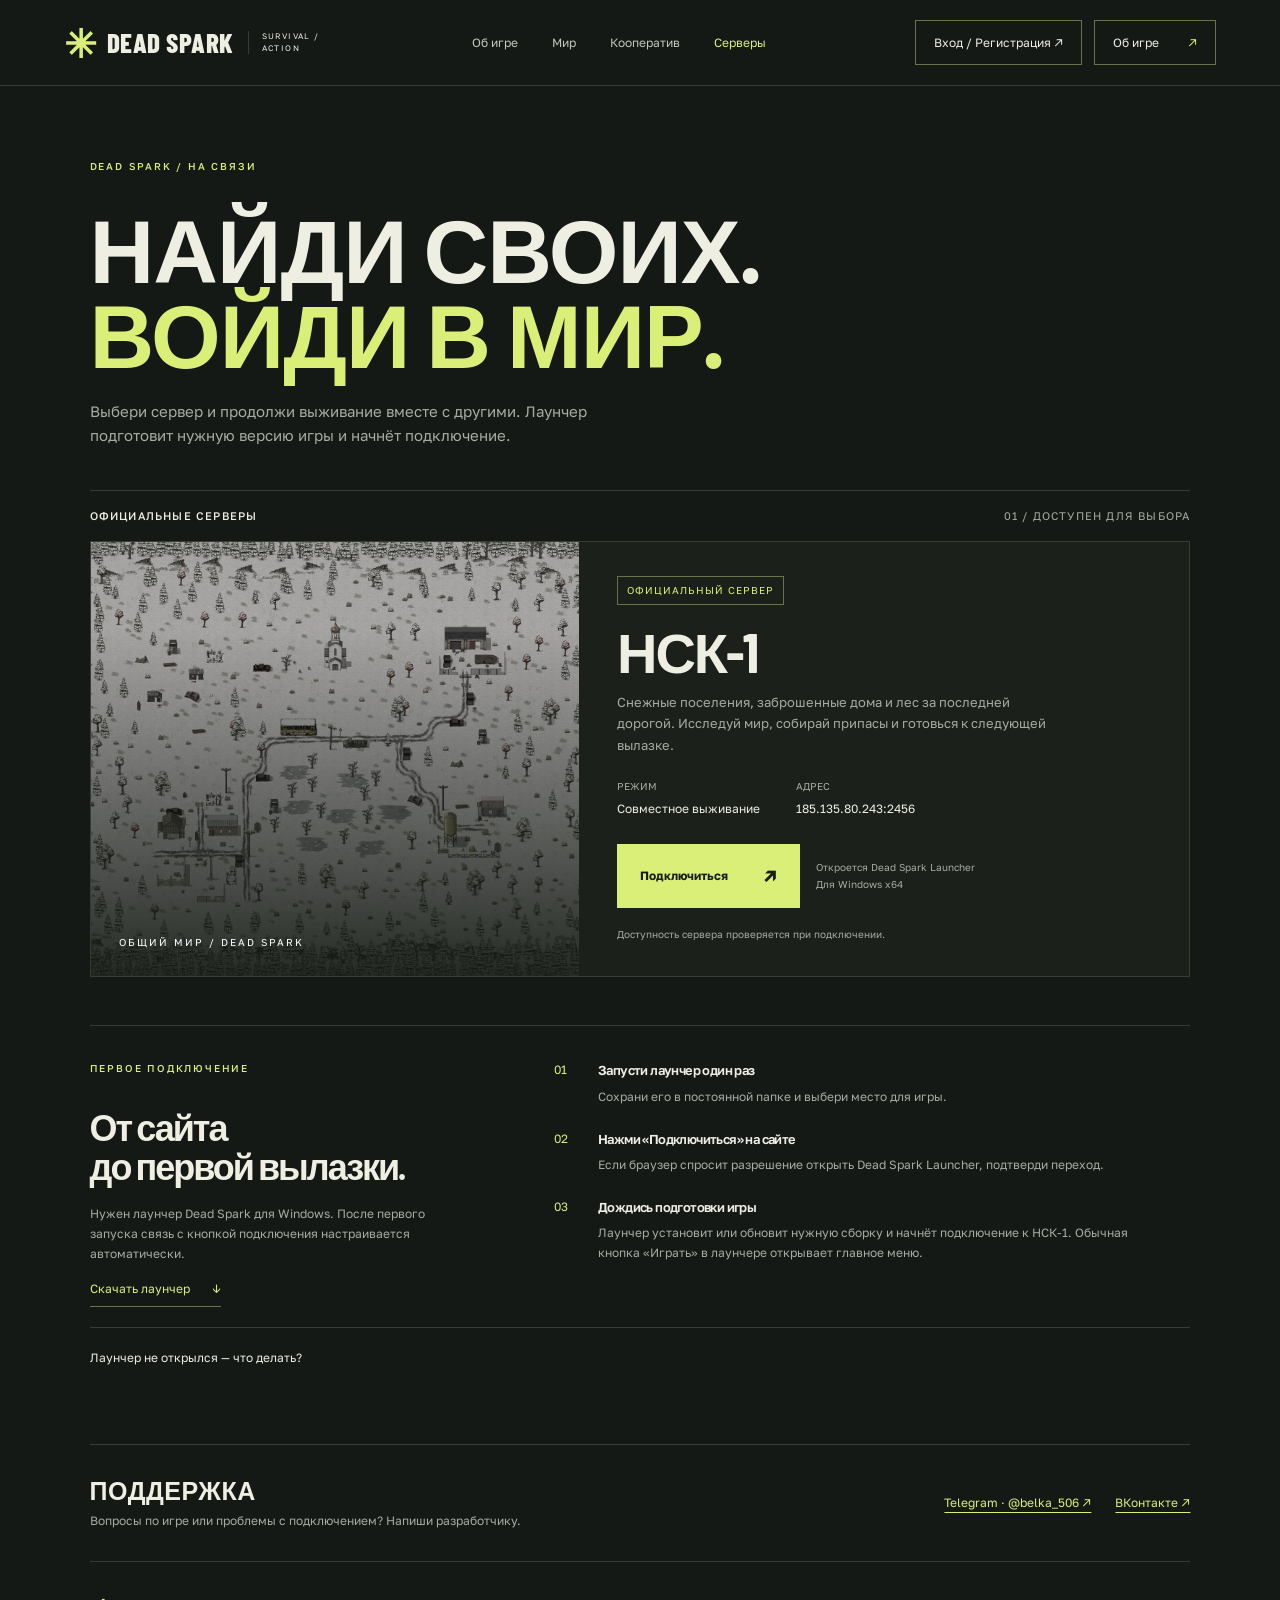
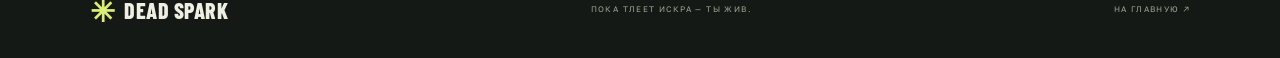
==== servers.html @ ee0b01ed "Страница серверов, реализация входа на сервер через сайт, поддержка" ====
<!doctype html>
<html lang="ru">
<head>
<meta charset="UTF-8"><meta name="viewport" content="width=device-width,initial-scale=1"><meta name="theme-color" content="#151916">
<meta name="description" content="Официальные серверы Dead Spark. Выбери мир и подключись через лаунчер Windows.">
<title>Серверы — Dead Spark</title>
<link rel="icon" href="favicon.svg" type="image/svg+xml"><link rel="stylesheet" href="style.css"><link rel="stylesheet" href="account.css"><link rel="stylesheet" href="support.css"><link rel="stylesheet" href="servers.css">
<script src="servers.js" defer></script><script type="module" src="account.js"></script>
</head>
<body class="servers-page">
<header class="header"><a class="brand" href="index.html" aria-label="Dead Spark — главная"><span class="spark">✳</span> DEAD SPARK<span class="brand-sub">SURVIVAL / ACTION</span></a><nav aria-label="Основная навигация"><a href="index.html#about">Об игре</a><a href="index.html#world">Мир</a><a href="index.html#coop">Кооператив</a><a href="servers.html" aria-current="page">Серверы</a></nav><div class="header-actions"><button id="account-button" class="nav-cta" type="button" aria-haspopup="dialog" aria-controls="account-dialog">Вход / Регистрация ↗</button><a class="nav-cta" href="index.html">Об игре <span>↗</span></a></div></header>
<main>
<section class="server-intro" aria-labelledby="servers-title">
<div class="section-kicker">DEAD SPARK / НА СВЯЗИ</div>
<h1 id="servers-title">НАЙДИ СВОИХ.<br><em>ВОЙДИ В МИР.</em></h1>
<p>Выбери сервер и продолжи выживание вместе с другими. Лаунчер подготовит нужную версию игры и начнёт подключение.</p>
</section>
<section class="server-directory" aria-label="Список серверов">
<div class="directory-heading"><strong>ОФИЦИАЛЬНЫЕ СЕРВЕРЫ</strong><span>01 / ДОСТУПЕН ДЛЯ ВЫБОРА</span></div>
<article class="server-card" aria-labelledby="nsk-name">
<div class="server-cover"><img src="assets/world.png" alt="Авторская снежная карта Dead Spark с домами, дорогами и лесом"><span class="cover-caption">ОБЩИЙ МИР / DEAD SPARK</span></div>
<div class="server-details">
<span class="server-label">ОФИЦИАЛЬНЫЙ СЕРВЕР</span>
<h2 id="nsk-name">НСК-1</h2>
<p class="server-description">Снежные поселения, заброшенные дома и лес за последней дорогой. Исследуй мир, собирай припасы и готовься к следующей вылазке.</p>
<dl class="server-facts"><div><dt>РЕЖИМ</dt><dd>Совместное выживание</dd></div><div><dt>АДРЕС</dt><dd>185.135.80.243:2456</dd></div></dl>
<div class="server-connect"><a id="connect-nsk-1" class="button" href="deadspark://join?server=nsk-1">Подключиться <span aria-hidden="true">↗</span></a><span class="connect-note">Откроется Dead Spark Launcher<br>Для Windows x64</span></div>
<p class="availability">Доступность сервера проверяется при подключении.</p>
<p id="connection-feedback" class="connection-feedback" role="status" aria-live="polite" hidden></p>
</div>
</article>
<section class="join-guide" aria-labelledby="guide-title">
<div><div class="section-kicker">ПЕРВОЕ ПОДКЛЮЧЕНИЕ</div><h2 id="guide-title">От сайта<br>до первой вылазки.</h2><p>Нужен лаунчер Dead Spark для Windows. После первого запуска связь с кнопкой подключения настраивается автоматически.</p><a class="download-launcher" href="https://185.135.80.243/launcher/DeadSparkLauncher.exe">Скачать лаунчер <span aria-hidden="true">↓</span></a></div>
<ol class="join-steps">
<li><h3>Запусти лаунчер один раз</h3><p>Сохрани его в постоянной папке и выбери место для игры.</p></li>
<li><h3>Нажми «Подключиться» на сайте</h3><p>Если браузер спросит разрешение открыть Dead Spark Launcher, подтверди переход.</p></li>
<li><h3>Дождись подготовки игры</h3><p>Лаунчер установит или обновит нужную сборку и начнёт подключение к НСК-1. Обычная кнопка «Играть» в лаунчере открывает главное меню.</p></li>
</ol>
</section>
<details class="join-troubleshooting"><summary>Лаунчер не открылся — что делать?</summary><p>Проверь, что лаунчер скачан и хотя бы один раз запущен на этом компьютере. Затем нажми «Подключиться» ещё раз и разреши браузеру открыть приложение. Если лаунчер был перемещён, запусти его из новой папки. Если связь со ссылками не восстановилась, напиши разработчику в <a href="https://t.me/belka_506" target="_blank" rel="noopener noreferrer">Telegram @belka_506</a> или <a href="https://vk.ru/mrazishkovich" target="_blank" rel="noopener noreferrer">ВКонтакте</a>. Также можно открыть игру и выбрать НСК-1 в разделе LAN → «Официальные».</p></details>
</section>
</main>
<aside class="support-contact" id="support" aria-labelledby="support-title">
  <div><h2 id="support-title">ПОДДЕРЖКА</h2><p>Вопросы по игре или проблемы с подключением? Напиши разработчику.</p></div>
  <div class="support-contact-links"><a href="https://t.me/belka_506" target="_blank" rel="noopener noreferrer">Telegram · @belka_506 ↗</a><a href="https://vk.ru/mrazishkovich" target="_blank" rel="noopener noreferrer">ВКонтакте ↗</a></div>
</aside>
<footer><a class="brand" href="index.html"><span class="spark">✳</span> DEAD SPARK</a><span>ПОКА ТЛЕЕТ ИСКРА — ТЫ ЖИВ.</span><a href="index.html">НА ГЛАВНУЮ ↗</a></footer>
<dialog id="account-dialog" aria-labelledby="account-title" aria-describedby="account-status">
  <button id="account-close" class="close" type="button" aria-label="Закрыть аккаунт">×</button>
  <div class="section-kicker">DEAD SPARK / АККАУНТ ВЫЖИВШЕГО</div>
  <h2 id="account-title">С возвращением.</h2>
  <p class="account-subtitle">Один аккаунт для сайта и игры.</p>
  <div id="account-tabs" role="group" aria-label="Вход или регистрация">
    <button type="button" data-auth-mode="signin" aria-pressed="true">Вход</button>
    <button type="button" data-auth-mode="signup" aria-pressed="false">Регистрация</button>
  </div>
  <form id="account-form">
    <label id="name-field" hidden>Имя выжившего<input name="display_name" type="text" autocomplete="nickname" minlength="2" maxlength="32" required disabled></label>
    <label id="email-field">Email<input name="email" type="email" autocomplete="email" maxlength="254" required></label>
    <label id="password-field">Пароль<input name="password" type="password" autocomplete="current-password" maxlength="128" required></label>
    <label id="confirm-field" hidden>Повтори пароль<input name="confirm_password" type="password" autocomplete="new-password" maxlength="128" required disabled></label>
    <button id="account-submit" class="button" type="submit" disabled>Войти →</button>
  </form>
  <button id="account-recover" type="button" class="text-button">Забыли пароль?</button>
  <div id="account-profile" hidden>
    <div class="account-details"><strong id="account-name"></strong><p id="account-email"></p><p id="account-confirmed"></p><p>Постоянный ID аккаунта</p><code id="account-id"></code></div>
    <p class="account-subtitle">Для входа в игру используй тот же email и пароль. Подключение аккаунтов в игровом клиенте готовится.</p>
    <button id="account-logout" type="button" class="button">Выйти из аккаунта →</button>
  </div>
  <p id="account-status" role="status" aria-live="polite"></p>
  <p class="account-note">Пароль обрабатывает сервис авторизации. Прогресс и предметы игры хранятся отдельно от аккаунта.</p>
</dialog>
</body></html>
---- style.css ----
@import url('https://fonts.googleapis.com/css2?family=Barlow+Condensed:wght@600;700;800;900&family=Golos+Text:wght@400;500;600;700;800;900&display=swap');
:root{--bg:#151916;--panel:#1b201b;--ink:#eeeee3;--muted:#a5aca0;--accent:#d9ef78;--line:#363d32}*{box-sizing:border-box}html{scroll-behavior:smooth;scroll-padding-top:85px}body{margin:0;background:var(--bg);color:var(--ink);font:15px/1.65 'Golos Text',Arial,sans-serif}a{color:inherit;text-decoration:none}button{font:inherit;cursor:pointer}button,a,summary{-webkit-tap-highlight-color:transparent}button:focus-visible,a:focus-visible,summary:focus-visible{outline:2px solid var(--accent);outline-offset:5px}::selection{background:var(--accent);color:var(--bg)}.header{height:86px;display:flex;align-items:center;justify-content:space-between;padding:0 5%;background:#151916f5;border-bottom:1px solid var(--line);position:relative;z-index:5}.brand{font-family:'Barlow Condensed','Arial Narrow',sans-serif;font-size:27px;font-weight:800;letter-spacing:.5px;display:flex;align-items:center;gap:9px;line-height:1}.spark{font-size:39px;color:var(--accent)}.brand-sub{font:8px/1.4 'Golos Text',sans-serif;letter-spacing:1.4px;width:75px;border-left:1px solid var(--line);padding-left:13px;margin-left:5px}nav{display:flex;gap:34px;font-size:12px;color:#c2c8bb}nav a:hover,footer a:hover{color:var(--accent)}.nav-cta{font-size:12px;border:1px solid #66734b;padding:12px 18px}.nav-cta span{margin-left:26px;color:var(--accent)}.hero{min-height:690px;height:calc(100svh - 86px);max-height:950px;position:relative;overflow:hidden;display:flex;align-items:center}.hero-map{position:absolute;inset:0;background:url('assets/world.png') 66% 50%/cover;filter:brightness(.72) saturate(.6);transform:scale(1.015)}.hero:after{content:'';position:absolute;inset:0;background:linear-gradient(90deg,#101711f7 0%,#111711e8 22%,#1117117d 56%,#11171112 100%),linear-gradient(0deg,#151916 0%,transparent 35%)}.hero-content{position:relative;z-index:2;padding:50px 5% 90px;width:100%}.eyebrow,.section-kicker{font-size:10px;letter-spacing:1.8px;font-weight:500;color:var(--accent)}.eyebrow{display:flex;align-items:center;gap:10px}.eyebrow i,.map-toolbar i{width:6px;height:6px;border-radius:50%;background:var(--accent);display:inline-block}.hero h1{font-family:'Golos Text',sans-serif;font-size:clamp(55px,6.7vw,110px);line-height:1.04;letter-spacing:-5px;font-weight:900;margin:30px 0 26px;max-width:1000px}em{color:var(--accent);font-style:normal}.hero p{font-size:15px;line-height:1.9;color:#bdc4b5;margin-bottom:30px}.hero-actions{display:flex;align-items:center;gap:28px}.button{background:var(--accent);color:#182015;border:0;display:inline-flex;align-items:center;justify-content:space-between;gap:35px;padding:16px 23px;font-size:12px;font-weight:700;transition:background .2s,transform .2s}.button:hover{background:#e9ffa1;transform:translateY(-2px)}.button span{font-size:19px}.text-button{border:0;background:transparent;color:var(--ink);font-size:11px;padding:14px 0;display:flex;align-items:center;gap:12px}.play{display:grid;place-items:center;border:1px solid #87917c;border-radius:50%;width:30px;height:30px;font-size:10px}.hero-meta{display:flex;gap:17px;align-items:center;font-size:9px;letter-spacing:1px;color:#9ca792;margin-top:42px}.hero-meta b{color:var(--accent)}.hero-bottom{position:absolute;z-index:2;bottom:26px;left:5%;right:5%;display:flex;justify-content:space-between;font-size:8px;letter-spacing:1.5px;color:#a5af9b}.hero-bottom a{color:var(--ink)}.snow{position:absolute;z-index:1;inset:-50%;opacity:.26;background-image:radial-gradient(1px 1px at 20px 30px,#fff 50%,transparent 100%),radial-gradient(1.5px 1.5px at 140px 170px,#fff 50%,transparent 100%);background-size:240px 270px;pointer-events:none;animation:drift 30s linear infinite}@keyframes drift{to{transform:translate(100px,240px)}}.ticker{padding:21px 5%;display:flex;gap:35px;justify-content:space-between;border-top:1px solid var(--line);border-bottom:1px solid var(--line);font-size:11px;letter-spacing:2px;white-space:nowrap;overflow:hidden}.ticker b{color:var(--accent)}.section{padding:100px 5%;scroll-margin-top:0}.section-kicker{margin-bottom:30px}h2{font-size:clamp(32px,3.4vw,53px);letter-spacing:-2px;line-height:1.18;margin:0;font-weight:700}.about-intro{display:grid;grid-template-columns:1.4fr 1fr;gap:80px;align-items:center}.about-intro h2 span{color:#8c9683}.about-intro p{max-width:460px;color:var(--muted);font-size:13px;line-height:1.9}.mechanics{display:grid;grid-template-columns:repeat(3,1fr);margin-top:55px;border-top:1px solid var(--line)}.mechanics article{padding:25px 30px 0;border-right:1px solid var(--line)}.mechanics article:first-child{padding-left:0}.mechanics article:last-child{border:0;padding-right:0}.number{font-size:10px;letter-spacing:2px;color:#798671}.item-art{height:108px;display:flex;align-items:center;margin:10px 0}.item-art img{max-width:110px;max-height:83px;min-height:40px;image-rendering:pixelated;object-fit:contain;filter:drop-shadow(7px 10px 0 #0e120f)}h3{font-size:19px;font-weight:600;letter-spacing:-.6px;margin:10px 0}.mechanics p{font-size:12px;color:var(--muted);max-width:330px;line-height:1.9}.tag{display:inline-block;margin-top:15px;font-size:8px;letter-spacing:1.8px;color:var(--accent)}.world{background:#1d231d;border-block:1px solid var(--line)}.world-heading{display:flex;justify-content:space-between;align-items:end;margin-bottom:40px}.world-heading p{font-size:12px;color:var(--muted)}.world-heading p span{color:var(--accent);display:inline-block;margin-top:13px}.map-frame{border:1px solid #49513e;background:#10150f}.map-toolbar,.map-caption{display:flex;justify-content:space-between;padding:13px 18px;font-size:9px;letter-spacing:1.3px;color:#b9c5aa}.map-toolbar span{display:flex;align-items:center;gap:8px}.map-toolbar button{border:0;background:transparent;color:var(--ink);font-size:10px}.interactive-map{height:510px;position:relative;overflow:hidden}.interactive-map>img{width:100%;height:100%;object-fit:cover;filter:brightness(.8) saturate(.6)}.pin{position:absolute;border:1px solid var(--accent);background:#1b241ce8;color:var(--accent);width:38px;height:38px;font-size:11px;box-shadow:0 0 0 6px #15191650;transition:.2s}.pin:hover,.pin.active{background:var(--accent);color:#12180d;box-shadow:0 0 0 7px #d9ef7820}.pin-one{top:63%;left:24%}.pin-two{top:20%;left:73%}.pin-three{top:17%;left:36%}.map-info{position:absolute;right:25px;bottom:25px;background:#171e15f5;border-top:2px solid var(--accent);padding:23px;max-width:320px}.map-info>span{font-size:8px;letter-spacing:1px;color:var(--accent)}.map-info h3{font-size:20px}.map-info p{font-size:11px;line-height:1.8;color:#bbc3b2;margin-bottom:0}.map-caption{font-size:8px}.coop{display:grid;grid-template-columns:1fr 1fr;gap:9%;position:relative;overflow:hidden;align-items:center}.coop-number{position:absolute;font-size:440px;font-weight:400;line-height:1;top:-15px;left:30%;color:#8b9a7010;pointer-events:none}.coop-copy{position:relative}.coop-copy p{color:var(--muted);font-size:13px;line-height:1.9;max-width:440px;margin-top:28px}.coop-features{display:flex;flex-wrap:wrap;gap:10px 18px;font-size:9px;color:#c2cdb5;margin:30px 0}.text-link{font-size:12px;border-bottom:1px solid #6f8056;padding-bottom:8px;display:inline-flex;gap:50px}.text-link span{color:var(--accent)}.coop-visual{height:380px;position:relative}.coop-visual>img{width:100%;height:100%;object-fit:cover;object-position:25% 80%;filter:brightness(.75) saturate(.4)}.radio{position:absolute;bottom:20px;left:-20px;right:25px;background:#d9ef78;color:#1b2515;padding:22px;display:flex;align-items:center;gap:15px;font-size:9px;letter-spacing:1px}.radio strong{font-size:17px;letter-spacing:-.3px}.radio-icon{font-size:40px}.signal{margin-left:auto;display:flex;align-items:end;height:30px;gap:4px}.signal i{width:5px;height:8px;background:#374b24}.signal i:nth-child(2){height:14px}.signal i:nth-child(3){height:21px}.signal i:nth-child(4){height:28px}.start{background:#111610;border-top:1px solid var(--line)}.start-grid{display:grid;grid-template-columns:1fr 1fr;gap:10%}.start-grid>div>p{font-size:13px;color:var(--muted);margin:25px 0}.platform-note{display:block;margin-top:18px;font-size:8px;letter-spacing:1px;color:#87917d}.faq details{border-bottom:1px solid var(--line);padding:19px 0}.faq details:first-child{border-top:1px solid var(--line)}summary{cursor:pointer;list-style:none;font-size:13px;display:flex;justify-content:space-between;gap:20px}summary::-webkit-details-marker{display:none}summary span{color:var(--accent);font-size:18px;line-height:1}details[open] summary span{transform:rotate(45deg)}.faq p{font-size:12px;color:var(--muted);line-height:1.9;max-width:440px;padding-right:20px}footer{padding:33px 5%;display:flex;justify-content:space-between;align-items:center;border-top:1px solid var(--line)}footer .brand{font-size:22px}footer .spark{font-size:30px}footer>span,footer>a:last-child{font-size:8px;letter-spacing:1.4px;color:#9da890}dialog{border:1px solid #64724c;background:var(--bg);color:var(--ink);padding:48px;max-width:600px;width:90%;box-shadow:0 25px 100px #0009}dialog::backdrop{background:#070c08dc;backdrop-filter:blur(6px)}dialog h2{font-size:35px}dialog>p{font-size:14px;line-height:1.9;color:var(--muted)}dialog .button{margin-top:20px}.close{position:absolute;top:8px;right:14px;background:transparent;color:var(--ink);border:0;font-size:29px}#map-dialog{max-width:1200px;padding:40px 20px 15px}#map-dialog img{width:100%;max-height:75svh;object-fit:contain}#map-dialog p{font-size:9px;margin-bottom:0;letter-spacing:2px}body:has(dialog[open]){overflow:hidden}
@media(min-width:1600px){.section{padding-left:max(5%,calc((100vw - 1400px)/2));padding-right:max(5%,calc((100vw - 1400px)/2))}}@media(max-width:900px){.brand-sub{display:none}.header{height:74px}nav{gap:20px}.hero{height:760px;min-height:650px}.hero h1{font-size:70px;letter-spacing:-3.5px}.hero-map{background-position:60% center}.hero:after{background:linear-gradient(90deg,#101711e8,#11171165),linear-gradient(0deg,#151916,transparent 60%)}.section{padding:75px 5%}.about-intro{gap:30px}.mechanics article{padding-right:18px;padding-left:18px}.mechanics h3{font-size:16px}.world-heading{gap:25px}.interactive-map{height:440px}.coop{gap:6%}.coop-features{flex-direction:column}.radio{left:-12px;right:12px;padding:16px}.radio strong{font-size:13px}.signal{display:none}.map-label{display:none}}
@media(max-width:600px){.header{padding:0 6%;height:72px}.brand{font-size:23px}.spark{font-size:31px}nav{display:none}.nav-cta{font-size:10px;padding:9px 11px}.nav-cta span{margin-left:13px}.hero{height:730px;max-height:none;min-height:650px;align-items:start}.hero-content{padding:91px 6% 75px}.eyebrow{font-size:7px;letter-spacing:1px}.hero h1{font-size:clamp(43px,10.8vw,65px);letter-spacing:-2.6px;margin-top:26px;line-height:1.1}.hero p{font-size:12px;line-height:1.9;margin-top:24px}.hero-map{background-size:auto 100%;background-position:55% center}.hero:after{background:linear-gradient(90deg,#101711df,#11171175),linear-gradient(0deg,#151916 0%,transparent 90%)}.hero-actions{align-items:start;flex-direction:column;gap:10px}.button{font-size:11px;padding:14px 20px}.hero-meta{font-size:7px;gap:10px;margin-top:25px}.hero-bottom{left:6%;right:6%;font-size:7px;gap:20px;bottom:20px}.hero-bottom>span:first-child{max-width:160px}.ticker{padding:17px 6%;gap:24px;font-size:9px;justify-content:start}.section{padding:65px 6%}.section-kicker{font-size:8px;letter-spacing:1.5px;margin-bottom:23px}h2{font-size:34px;letter-spacing:-1.5px}.about-intro,.start-grid,.coop{grid-template-columns:1fr}.about-intro{gap:16px}.about-intro p{font-size:12px}.mechanics{grid-template-columns:1fr;margin-top:25px}.mechanics article,.mechanics article:first-child,.mechanics article:last-child{padding:25px 0;border-right:0;border-bottom:1px solid var(--line);position:relative}.mechanics article:last-child{padding-bottom:0}.item-art{height:65px;position:absolute;right:12px;top:20px;width:80px;justify-content:center}.item-art img{max-width:80px;max-height:58px;min-height:25px}.mechanics h3{font-size:20px;padding-top:12px;max-width:230px}.mechanics p{max-width:290px}.tag{margin-top:9px}.world-heading{display:block}.world-heading p{margin-top:22px;font-size:11px}.map-toolbar{font-size:7px;padding:12px}.map-toolbar button{font-size:9px}.interactive-map{height:500px}.interactive-map>img{object-position:48% center}.map-info{bottom:14px;left:14px;right:14px;max-width:none;padding:18px}.map-info h3{font-size:19px}.map-info p{font-size:11px}.pin-one{left:19%;top:49%}.pin-two{left:76%;top:17%}.pin-three{left:39%;top:8%}.map-caption{font-size:6px;padding:12px;gap:20px}.map-caption span:last-child{display:none}.coop{gap:35px}.coop-copy p{font-size:12px}.coop-features{flex-direction:row;gap:12px;font-size:8px;margin:25px 0}.coop-visual{height:300px;margin-left:12px}.radio{bottom:17px}.radio strong{font-size:16px}.signal{display:flex}.start-grid{gap:38px}.start-grid>div>p{font-size:12px}footer{padding:25px 6%;flex-wrap:wrap;gap:22px}footer>span{order:3;width:100%;font-size:7px}footer>a:last-child{font-size:7px}dialog{padding:40px 25px 30px}dialog h2{font-size:28px}dialog>p{font-size:12px}}
@media(prefers-reduced-motion:reduce){html{scroll-behavior:auto}.snow{animation:none}*{transition:none!important}}
---- account.css ----
.header-actions{display:flex;align-items:center;gap:12px}
#account-button{background:transparent;color:var(--ink);cursor:pointer;font-family:inherit}
#account-dialog{width:min(94vw,550px);max-height:92svh;overflow-y:auto;padding:40px}
#account-dialog [hidden]{display:none!important}
#account-dialog h2{font-size:32px;line-height:1.15}
.account-subtitle{font-size:12px;color:var(--muted);line-height:1.8}
#account-tabs{display:flex;gap:8px;margin:24px 0}
#account-tabs button{flex:1;padding:10px;border:1px solid var(--line);background:transparent;color:var(--ink);font-size:12px}
#account-tabs button.active{border-color:var(--accent);color:var(--accent)}
#account-form label{display:block;margin:16px 0;color:var(--muted);font-size:11px}
#account-form input{display:block;width:100%;margin-top:7px;min-height:46px;border:1px solid #596548;background:#0e140e;color:var(--ink);padding:10px 12px;font:14px 'Golos Text',sans-serif;border-radius:0}
#account-form input:focus{outline:2px solid var(--accent);outline-offset:2px}
#account-submit{width:100%;margin-top:10px;min-height:48px}
#account-dialog button:disabled{opacity:.5;cursor:default;transform:none}
#account-recover{font-size:11px;margin-top:10px;text-decoration:underline;text-underline-offset:4px}
#account-status{font-size:12px;line-height:1.8;color:var(--accent);margin:14px 0 0}
#account-status:empty{display:none}
#account-status.error{color:#ffb5a2}
.account-details{margin:22px 0;background:#10160e;padding:18px;border:1px solid var(--line)}
.account-details strong{display:block;font-size:19px;overflow-wrap:anywhere}
.account-details p{margin:9px 0;font-size:12px;color:var(--muted);overflow-wrap:anywhere}
.account-details code{display:block;font-size:10px;overflow-wrap:anywhere;color:var(--ink);user-select:all}
.account-note{border-top:1px solid var(--line);padding-top:16px;margin-top:22px;font-size:10px;color:var(--muted);line-height:1.8}
@media(max-width:600px){.header-actions{gap:6px}.header-actions>a{display:none}#account-button{padding:9px;font-size:9px}.header .brand{font-size:21px}#account-dialog{padding:38px 23px 26px}#account-dialog h2{font-size:27px}}
---- support.css ----
.support-contact{margin:0 7%;padding:30px 0;display:flex;justify-content:space-between;align-items:center;gap:24px;border-top:1px solid var(--line)}
.support-contact h2{margin:0 0 6px;font:700 25px/1.2 'Barlow Condensed','Arial Narrow',sans-serif;letter-spacing:.5px}
.support-contact p{margin:0;font-size:12px;color:var(--muted)}
.support-contact-links{display:flex;flex-wrap:wrap;gap:12px 24px;flex-shrink:0}
.support-contact a,.join-troubleshooting a{color:var(--accent);font-size:12px;text-decoration:underline;text-underline-offset:5px}
.support-contact a:hover,.join-troubleshooting a:hover{color:var(--ink)}
@media(max-width:700px){.support-contact{flex-direction:column;align-items:flex-start;gap:18px}.support-contact-links{flex-shrink:1}}
---- servers.css ----
.servers-page{min-height:100svh}.servers-page .header nav a[aria-current=page]{color:var(--accent)}
.server-intro{padding:72px 7% 42px;max-width:1400px;margin:auto}.server-intro h1{font-family:'Barlow Condensed','Arial Narrow',sans-serif;font-size:clamp(58px,7vw,96px);line-height:.95;margin:18px 0 24px;font-weight:800;letter-spacing:-1px}.server-intro h1 em{color:var(--accent);font-style:normal}.server-intro p{max-width:560px;color:var(--muted);margin:0;font-size:15px}
.server-directory{padding:0 7% 76px;max-width:1400px;margin:auto}.directory-heading{display:flex;align-items:center;justify-content:space-between;padding:16px 0;border-top:1px solid var(--line);font-size:11px;letter-spacing:1.2px;color:var(--muted)}.directory-heading strong{color:var(--ink);font-weight:500}
.server-card{display:grid;grid-template-columns:1fr 1.25fr;border:1px solid var(--line);background:var(--panel)}.server-cover{min-height:370px;position:relative;overflow:hidden;background:#29312a}.server-cover img{width:100%;height:100%;object-fit:cover;position:absolute;filter:saturate(.55);object-position:45% 50%}.server-cover:after{content:'';position:absolute;inset:0;background:linear-gradient(0deg,#101610d9,transparent 80%)}.cover-caption{position:absolute;z-index:1;bottom:26px;left:28px;font-size:10px;letter-spacing:2px;color:#fff}.server-details{padding:34px 38px}.server-label{display:inline-block;border:1px solid #66734b;padding:5px 9px;color:var(--accent);font-size:10px;letter-spacing:1px}.server-details h2{font-family:'Barlow Condensed','Arial Narrow',sans-serif;font-size:56px;line-height:1;margin:18px 0 12px}.server-description{color:var(--muted);font-size:13px;max-width:440px}.server-facts{display:flex;gap:36px;margin:22px 0 26px}.server-facts div{display:flex;flex-direction:column;gap:4px}.server-facts dt{font-size:10px;color:var(--muted)}.server-facts dd{margin:0;font-size:12px}.server-connect{display:flex;align-items:center;gap:16px;flex-wrap:wrap}.server-connect .button{min-height:48px}.connect-note{font-size:10px;color:var(--muted);max-width:180px;line-height:1.7}.availability{color:var(--muted);font-size:10px;margin:18px 0 0}.connection-feedback{border-left:2px solid var(--accent);padding:10px 14px;margin:20px 0 0;font-size:12px;color:var(--ink)}
.join-guide{margin-top:48px;display:grid;grid-template-columns:.8fr 1.2fr;gap:40px;padding-top:34px;border-top:1px solid var(--line)}.join-guide h2{font-family:'Barlow Condensed','Arial Narrow',sans-serif;font-size:36px;line-height:1.1;margin:12px 0 18px}.join-guide p{color:var(--muted);font-size:12px;max-width:340px}.download-launcher{font-size:12px;display:inline-flex;gap:22px;color:var(--accent);border-bottom:1px solid #66734b;padding-bottom:7px}.join-steps{list-style:none;padding:0;margin:0;counter-reset:step}.join-steps li{counter-increment:step;position:relative;padding:0 0 22px 44px}.join-steps li:before{content:'0' counter(step);position:absolute;left:0;top:0;color:var(--accent);font-size:12px}.join-steps h3{font-size:13px;margin:0 0 5px}.join-steps p{margin:0;max-width:540px}.join-troubleshooting{border-top:1px solid var(--line);margin-top:20px;padding-top:20px}.join-troubleshooting summary{cursor:pointer;font-size:12px}.join-troubleshooting p{font-size:12px;color:var(--muted);max-width:760px}.servers-page footer{margin:0 7%;padding-left:0;padding-right:0}.servers-page [hidden]{display:none!important}
@media(max-width:1000px){.servers-page .header{height:auto;min-height:86px;flex-wrap:wrap;gap:20px;padding:20px 5%}.servers-page .header nav{gap:20px}.servers-page .header-actions{margin-left:auto}.server-details{padding:28px}.server-facts{gap:22px}}
@media(max-width:700px){.servers-page .header nav{display:flex;order:3;width:100%;justify-content:space-between;gap:12px;font-size:11px}.servers-page .brand-sub{display:none}.servers-page .header-actions .nav-cta{padding:8px 10px;font-size:10px}.server-intro{padding-top:44px}.server-intro p{font-size:13px}.server-card{grid-template-columns:1fr}.server-cover{min-height:210px}.server-details{padding:26px 22px}.server-details h2{font-size:48px}.server-facts{gap:26px;flex-wrap:wrap}.join-guide{grid-template-columns:1fr;gap:28px;margin-top:32px}.server-connect{gap:12px}.server-connect .button{width:100%;justify-content:space-between}.connect-note{max-width:none}.server-directory{padding-bottom:40px}.directory-heading{font-size:9px}.servers-page footer{gap:18px;flex-wrap:wrap}}
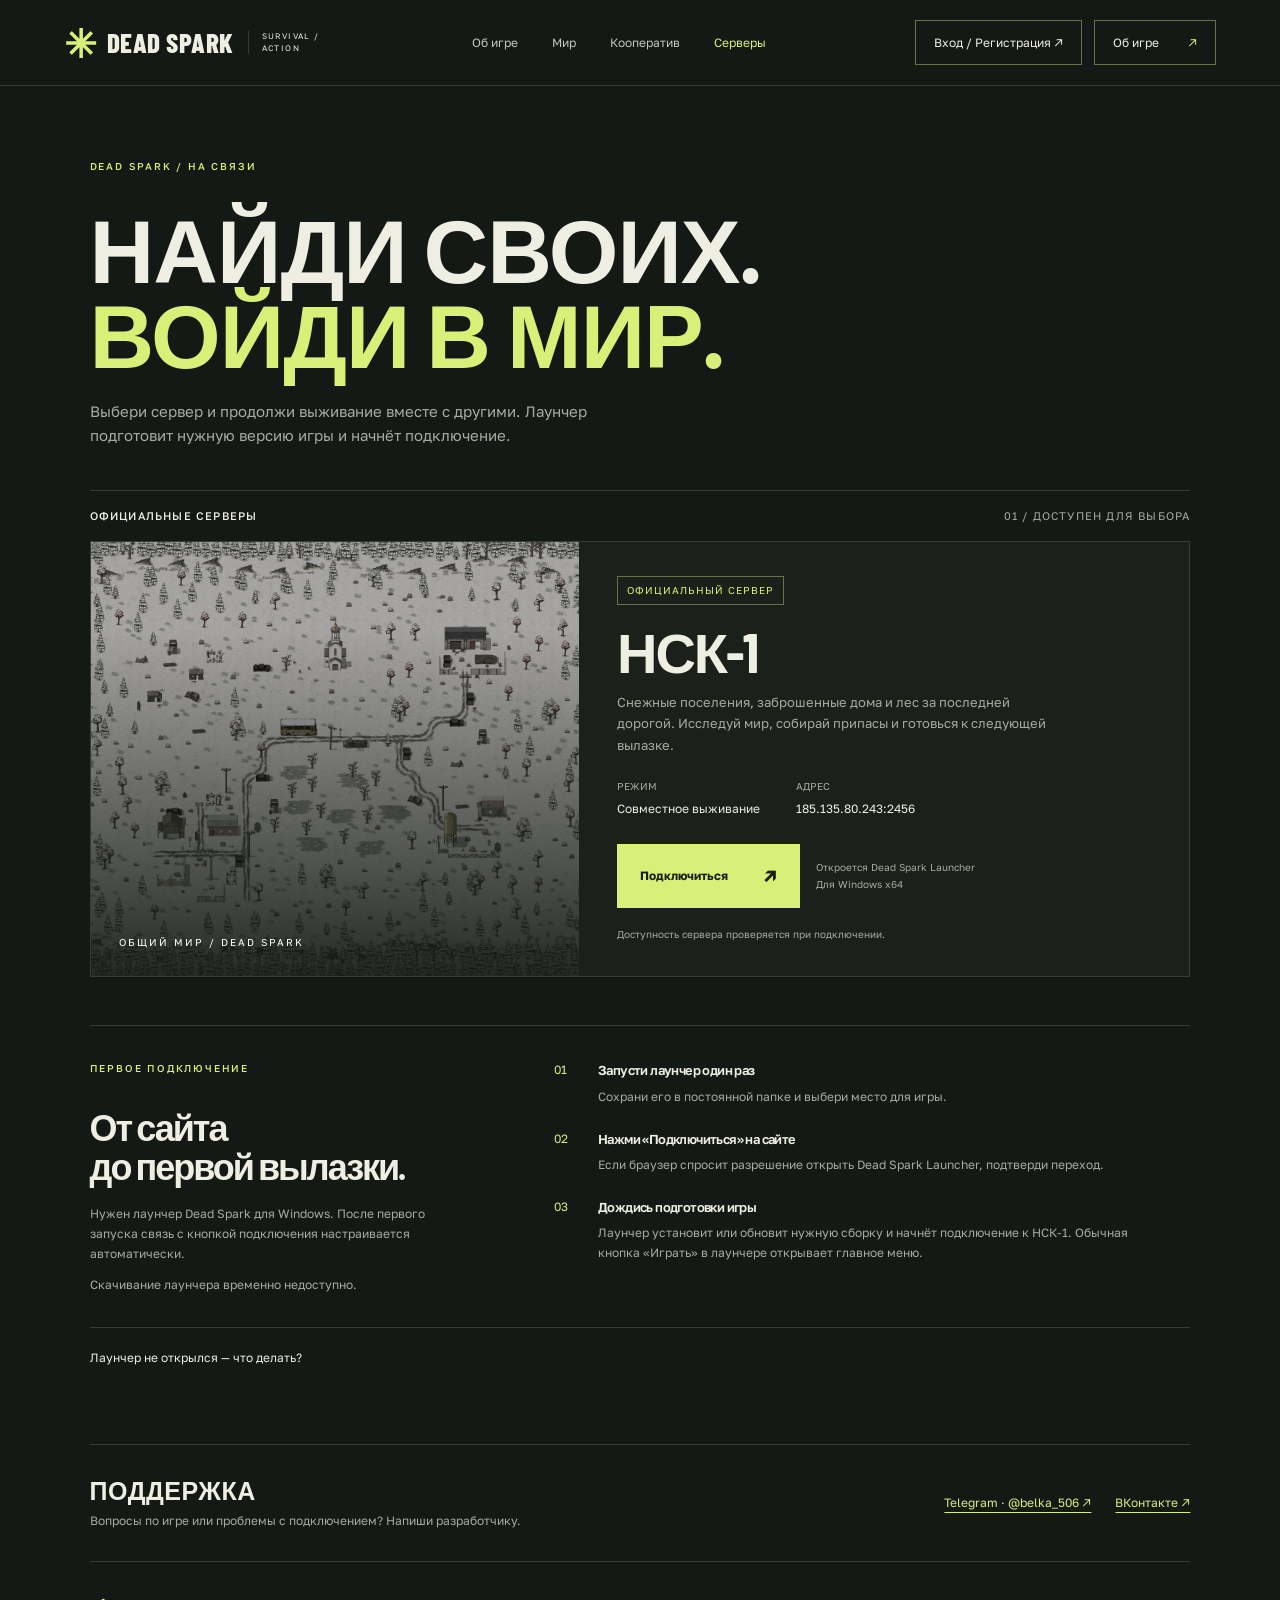
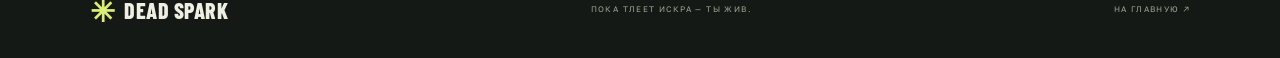
==== commit 92b9548b: "Temporarily remove launcher download link" ====
--- a/servers.html
+++ b/servers.html
@@ -30,7 +30,7 @@
 </div>
 </article>
 <section class="join-guide" aria-labelledby="guide-title">
-<div><div class="section-kicker">ПЕРВОЕ ПОДКЛЮЧЕНИЕ</div><h2 id="guide-title">От сайта<br>до первой вылазки.</h2><p>Нужен лаунчер Dead Spark для Windows. После первого запуска связь с кнопкой подключения настраивается автоматически.</p><a class="download-launcher" href="https://185.135.80.243/launcher/DeadSparkLauncher.exe">Скачать лаунчер <span aria-hidden="true">↓</span></a></div>
+<div><div class="section-kicker">ПЕРВОЕ ПОДКЛЮЧЕНИЕ</div><h2 id="guide-title">От сайта<br>до первой вылазки.</h2><p>Нужен лаунчер Dead Spark для Windows. После первого запуска связь с кнопкой подключения настраивается автоматически.</p><p>Скачивание лаунчера временно недоступно.</p></div>
 <ol class="join-steps">
 <li><h3>Запусти лаунчер один раз</h3><p>Сохрани его в постоянной папке и выбери место для игры.</p></li>
 <li><h3>Нажми «Подключиться» на сайте</h3><p>Если браузер спросит разрешение открыть Dead Spark Launcher, подтверди переход.</p></li>
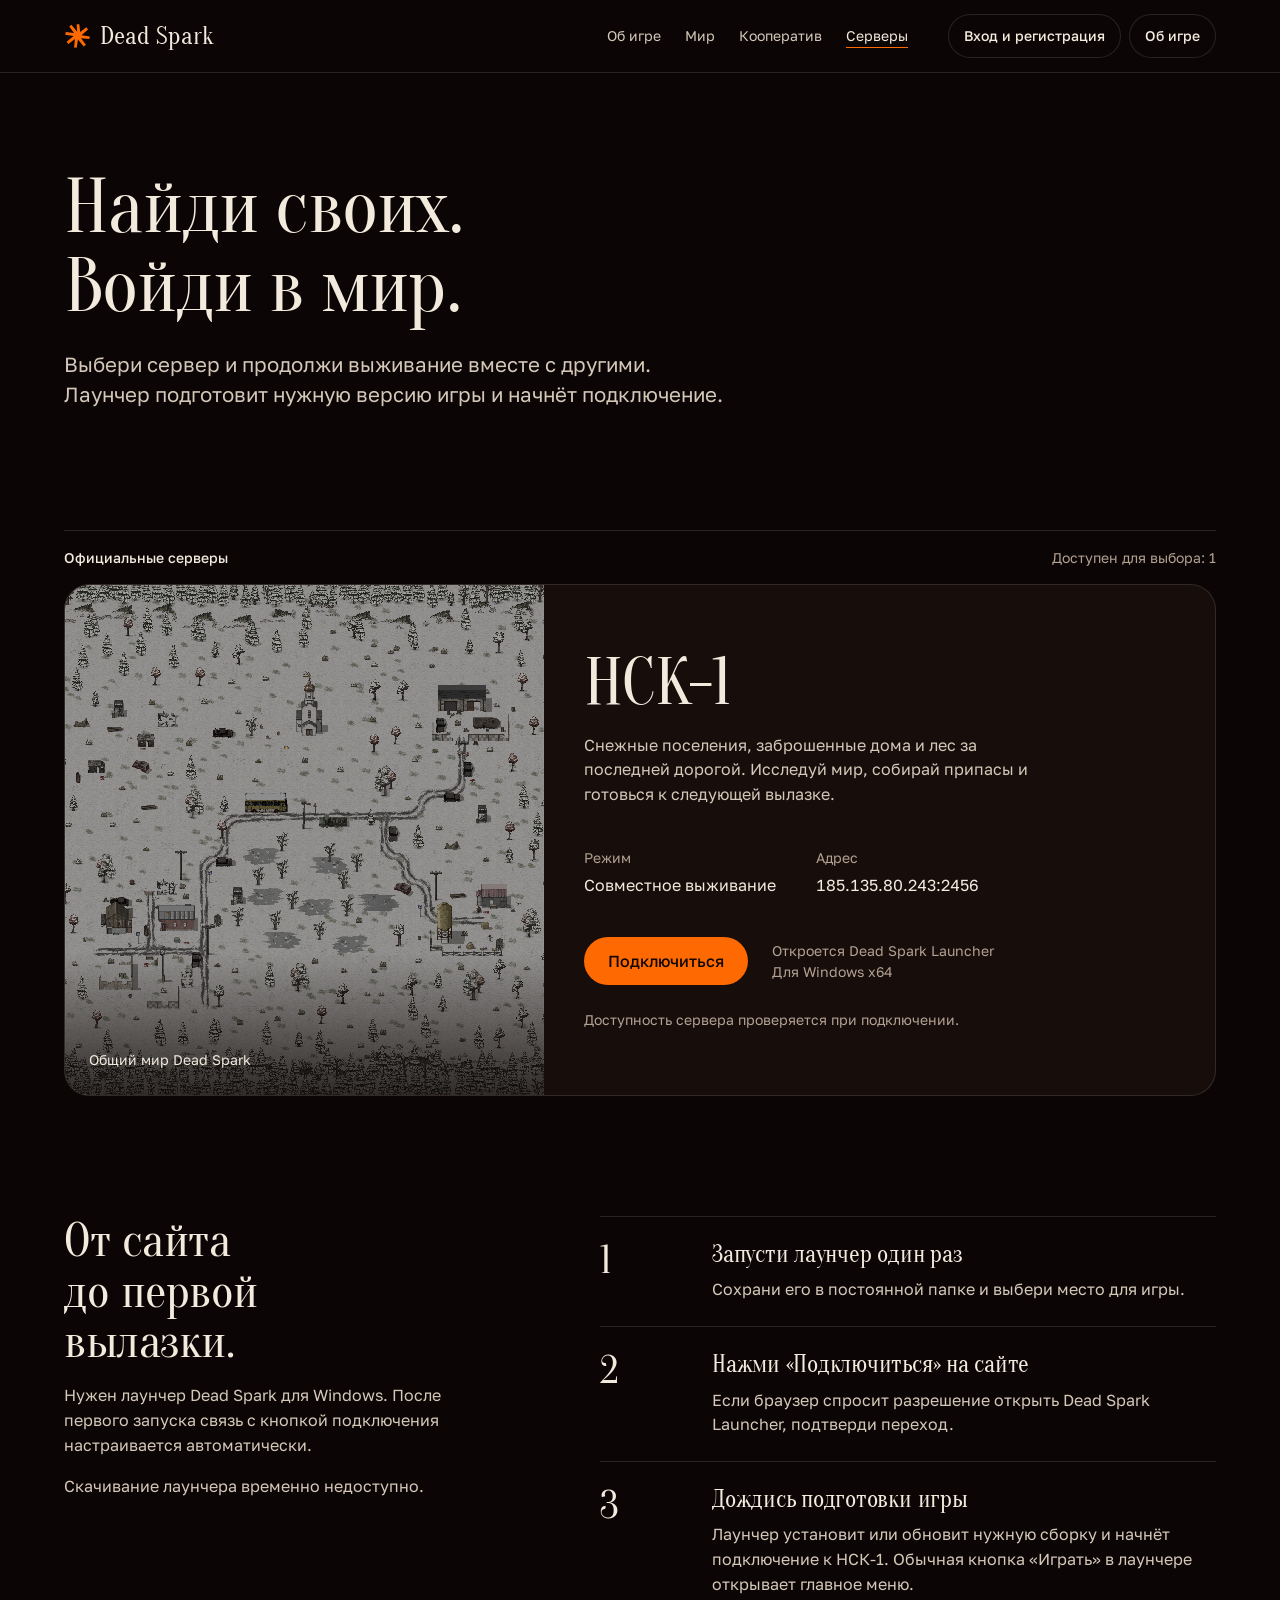
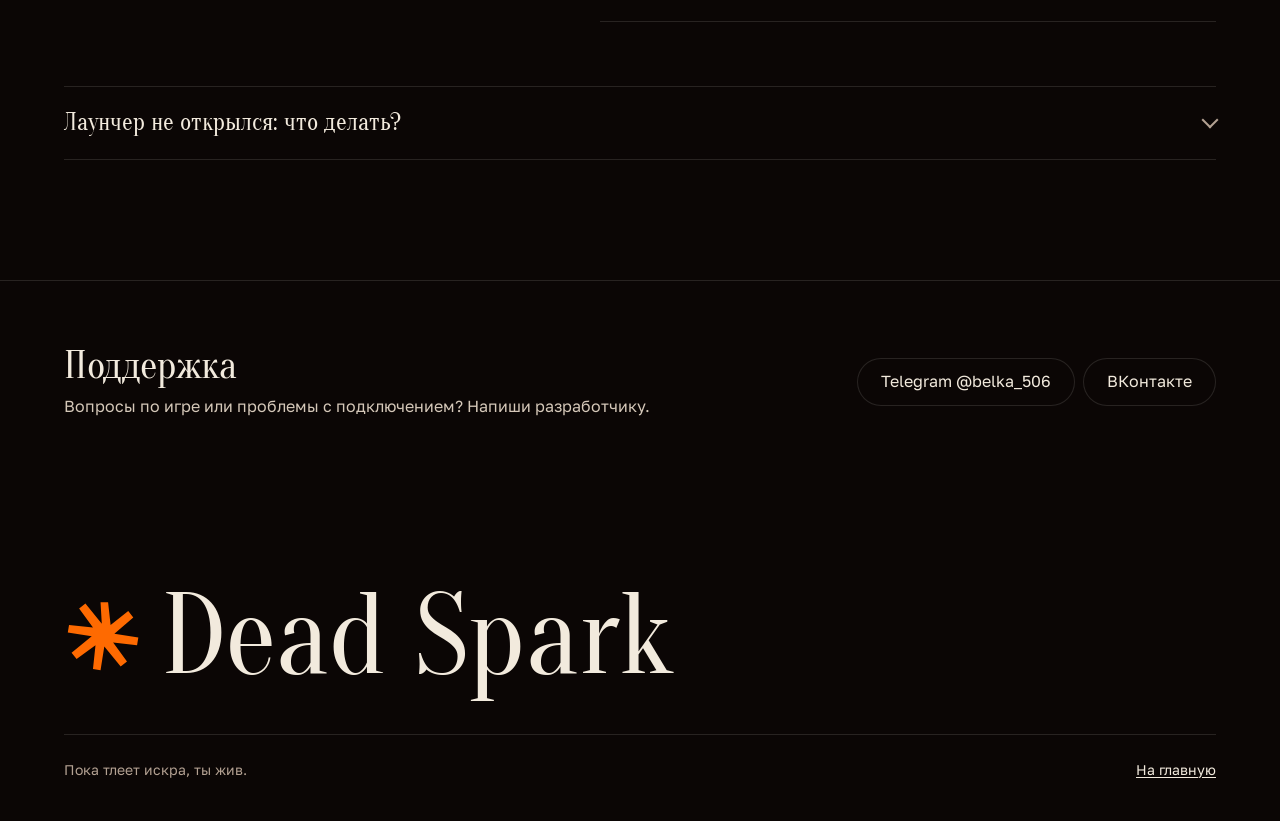
==== commit 20b40c91: "Redesign the landing and servers pages in the Kiln system Near-black ground, cream ink and a single " ====
--- a/servers.html
+++ b/servers.html
@@ -1,53 +1,51 @@
 <!doctype html>
 <html lang="ru">
 <head>
-<meta charset="UTF-8"><meta name="viewport" content="width=device-width,initial-scale=1"><meta name="theme-color" content="#151916">
+<meta charset="UTF-8"><meta name="viewport" content="width=device-width,initial-scale=1"><meta name="theme-color" content="#0b0605">
 <meta name="description" content="Официальные серверы Dead Spark. Выбери мир и подключись через лаунчер Windows.">
-<title>Серверы — Dead Spark</title>
-<link rel="icon" href="favicon.svg" type="image/svg+xml"><link rel="stylesheet" href="style.css"><link rel="stylesheet" href="account.css"><link rel="stylesheet" href="support.css"><link rel="stylesheet" href="servers.css">
+<title>Серверы Dead Spark</title>
+<link rel="icon" href="favicon.svg" type="image/svg+xml"><link rel="preconnect" href="https://fonts.googleapis.com"><link rel="preconnect" href="https://fonts.gstatic.com" crossorigin><link rel="stylesheet" href="https://fonts.googleapis.com/css2?family=Golos+Text:wght@400;500&family=Oranienbaum&display=swap"><link rel="stylesheet" href="style.css"><link rel="stylesheet" href="account.css"><link rel="stylesheet" href="support.css"><link rel="stylesheet" href="servers.css">
 <script src="servers.js" defer></script><script type="module" src="account.js"></script>
 </head>
 <body class="servers-page">
-<header class="header"><a class="brand" href="index.html" aria-label="Dead Spark — главная"><span class="spark">✳</span> DEAD SPARK<span class="brand-sub">SURVIVAL / ACTION</span></a><nav aria-label="Основная навигация"><a href="index.html#about">Об игре</a><a href="index.html#world">Мир</a><a href="index.html#coop">Кооператив</a><a href="servers.html" aria-current="page">Серверы</a></nav><div class="header-actions"><button id="account-button" class="nav-cta" type="button" aria-haspopup="dialog" aria-controls="account-dialog">Вход / Регистрация ↗</button><a class="nav-cta" href="index.html">Об игре <span>↗</span></a></div></header>
+<a class="skip" href="#servers-title">К содержанию</a>
+<header class="header"><div class="container header__bar"><a class="brand" href="index.html" aria-label="Dead Spark, на главную"><svg class="spark" viewBox="0 0 64 64" aria-hidden="true"><path d="m29 5 6 0 2 18 14-11 4 5-15 13 19 3-1 6-19-2 11 15-5 4-13-16-3 19-6-1 2-19-15 11-4-5 16-13-19-3 1-6 19 2-11-15 5-4 13 16z"/></svg><span class="brand-name">Dead Spark</span></a><nav aria-label="Основная навигация"><a href="index.html#about">Об игре</a><a href="index.html#world">Мир</a><a href="index.html#coop">Кооператив</a><a href="servers.html" aria-current="page">Серверы</a></nav><div class="header-actions"><button id="account-button" class="nav-cta" type="button" aria-haspopup="dialog" aria-controls="account-dialog">Вход и регистрация</button><a class="nav-cta" href="index.html">Об игре</a></div></div></header>
 <main>
-<section class="server-intro" aria-labelledby="servers-title">
-<div class="section-kicker">DEAD SPARK / НА СВЯЗИ</div>
-<h1 id="servers-title">НАЙДИ СВОИХ.<br><em>ВОЙДИ В МИР.</em></h1>
-<p>Выбери сервер и продолжи выживание вместе с другими. Лаунчер подготовит нужную версию игры и начнёт подключение.</p>
+<section class="server-intro container" aria-labelledby="servers-title">
+<h1 id="servers-title">Найди своих.<br>Войди в мир.</h1>
+<p class="lead">Выбери сервер и продолжи выживание вместе с другими. Лаунчер подготовит нужную версию игры и начнёт подключение.</p>
 </section>
-<section class="server-directory" aria-label="Список серверов">
-<div class="directory-heading"><strong>ОФИЦИАЛЬНЫЕ СЕРВЕРЫ</strong><span>01 / ДОСТУПЕН ДЛЯ ВЫБОРА</span></div>
+<section class="server-directory container" aria-label="Список серверов">
+<div class="directory-heading"><strong>Официальные серверы</strong><span>Доступен для выбора: 1</span></div>
 <article class="server-card" aria-labelledby="nsk-name">
-<div class="server-cover"><img src="assets/world.png" alt="Авторская снежная карта Dead Spark с домами, дорогами и лесом"><span class="cover-caption">ОБЩИЙ МИР / DEAD SPARK</span></div>
+<div class="server-cover shot" data-slot="server-cover" data-kind="product" data-alt="Кадр из игры: общий мир НСК-1"><img src="assets/world.png" width="1560" height="1200" alt="Авторская снежная карта Dead Spark с домами, дорогами и лесом"><span class="cover-caption" data-keep>Общий мир Dead Spark</span></div>
 <div class="server-details">
-<span class="server-label">ОФИЦИАЛЬНЫЙ СЕРВЕР</span>
 <h2 id="nsk-name">НСК-1</h2>
 <p class="server-description">Снежные поселения, заброшенные дома и лес за последней дорогой. Исследуй мир, собирай припасы и готовься к следующей вылазке.</p>
-<dl class="server-facts"><div><dt>РЕЖИМ</dt><dd>Совместное выживание</dd></div><div><dt>АДРЕС</dt><dd>185.135.80.243:2456</dd></div></dl>
-<div class="server-connect"><a id="connect-nsk-1" class="button" href="deadspark://join?server=nsk-1">Подключиться <span aria-hidden="true">↗</span></a><span class="connect-note">Откроется Dead Spark Launcher<br>Для Windows x64</span></div>
+<dl class="server-facts"><div><dt>Режим</dt><dd>Совместное выживание</dd></div><div><dt>Адрес</dt><dd>185.135.80.243:2456</dd></div></dl>
+<div class="server-connect"><a id="connect-nsk-1" class="button" href="deadspark://join?server=nsk-1">Подключиться</a><span class="connect-note">Откроется Dead Spark Launcher<br>Для Windows x64</span></div>
 <p class="availability">Доступность сервера проверяется при подключении.</p>
 <p id="connection-feedback" class="connection-feedback" role="status" aria-live="polite" hidden></p>
 </div>
 </article>
 <section class="join-guide" aria-labelledby="guide-title">
-<div><div class="section-kicker">ПЕРВОЕ ПОДКЛЮЧЕНИЕ</div><h2 id="guide-title">От сайта<br>до первой вылазки.</h2><p>Нужен лаунчер Dead Spark для Windows. После первого запуска связь с кнопкой подключения настраивается автоматически.</p><p>Скачивание лаунчера временно недоступно.</p></div>
+<div><h2 id="guide-title">От сайта<br>до первой вылазки.</h2><p>Нужен лаунчер Dead Spark для Windows. После первого запуска связь с кнопкой подключения настраивается автоматически.</p><p>Скачивание лаунчера временно недоступно.</p></div>
 <ol class="join-steps">
 <li><h3>Запусти лаунчер один раз</h3><p>Сохрани его в постоянной папке и выбери место для игры.</p></li>
 <li><h3>Нажми «Подключиться» на сайте</h3><p>Если браузер спросит разрешение открыть Dead Spark Launcher, подтверди переход.</p></li>
 <li><h3>Дождись подготовки игры</h3><p>Лаунчер установит или обновит нужную сборку и начнёт подключение к НСК-1. Обычная кнопка «Играть» в лаунчере открывает главное меню.</p></li>
 </ol>
 </section>
-<details class="join-troubleshooting"><summary>Лаунчер не открылся — что делать?</summary><p>Проверь, что лаунчер скачан и хотя бы один раз запущен на этом компьютере. Затем нажми «Подключиться» ещё раз и разреши браузеру открыть приложение. Если лаунчер был перемещён, запусти его из новой папки. Если связь со ссылками не восстановилась, напиши разработчику в <a href="https://t.me/belka_506" target="_blank" rel="noopener noreferrer">Telegram @belka_506</a> или <a href="https://vk.ru/mrazishkovich" target="_blank" rel="noopener noreferrer">ВКонтакте</a>. Также можно открыть игру и выбрать НСК-1 в разделе LAN → «Официальные».</p></details>
+<details class="join-troubleshooting"><summary>Лаунчер не открылся: что делать?</summary><p>Проверь, что лаунчер скачан и хотя бы один раз запущен на этом компьютере. Затем нажми «Подключиться» ещё раз и разреши браузеру открыть приложение. Если лаунчер был перемещён, запусти его из новой папки. Если связь со ссылками не восстановилась, напиши разработчику в <a href="https://t.me/belka_506" target="_blank" rel="noopener noreferrer">Telegram @belka_506</a> или <a href="https://vk.ru/mrazishkovich" target="_blank" rel="noopener noreferrer">ВКонтакте</a>. Также можно открыть игру и выбрать НСК-1 в разделе LAN → «Официальные».</p></details>
 </section>
 </main>
 <aside class="support-contact" id="support" aria-labelledby="support-title">
-  <div><h2 id="support-title">ПОДДЕРЖКА</h2><p>Вопросы по игре или проблемы с подключением? Напиши разработчику.</p></div>
-  <div class="support-contact-links"><a href="https://t.me/belka_506" target="_blank" rel="noopener noreferrer">Telegram · @belka_506 ↗</a><a href="https://vk.ru/mrazishkovich" target="_blank" rel="noopener noreferrer">ВКонтакте ↗</a></div>
+  <div class="container support-contact__inner"><div><h2 id="support-title">Поддержка</h2><p>Вопросы по игре или проблемы с подключением? Напиши разработчику.</p></div>
+  <div class="support-contact-links"><a href="https://t.me/belka_506" target="_blank" rel="noopener noreferrer">Telegram @belka_506</a><a href="https://vk.ru/mrazishkovich" target="_blank" rel="noopener noreferrer">ВКонтакте</a></div></div>
 </aside>
-<footer><a class="brand" href="index.html"><span class="spark">✳</span> DEAD SPARK</a><span>ПОКА ТЛЕЕТ ИСКРА — ТЫ ЖИВ.</span><a href="index.html">НА ГЛАВНУЮ ↗</a></footer>
+<footer><div class="container footer__inner"><a class="brand brand--mast" href="index.html"><svg class="spark" viewBox="0 0 64 64" aria-hidden="true"><path d="m29 5 6 0 2 18 14-11 4 5-15 13 19 3-1 6-19-2 11 15-5 4-13-16-3 19-6-1 2-19-15 11-4-5 16-13-19-3 1-6 19 2-11-15 5-4 13 16z"/></svg><span class="brand-name">Dead Spark</span></a><div class="footer__row"><span>Пока тлеет искра, ты жив.</span><a href="index.html">На главную</a></div></div></footer>
 <dialog id="account-dialog" aria-labelledby="account-title" aria-describedby="account-status">
-  <button id="account-close" class="close" type="button" aria-label="Закрыть аккаунт">×</button>
-  <div class="section-kicker">DEAD SPARK / АККАУНТ ВЫЖИВШЕГО</div>
+  <button id="account-close" class="close" type="button" aria-label="Закрыть аккаунт"><svg viewBox="0 0 24 24" aria-hidden="true"><path d="M18 6 6 18M6 6l12 12"/></svg></button>
   <h2 id="account-title">С возвращением.</h2>
   <p class="account-subtitle">Один аккаунт для сайта и игры.</p>
   <div id="account-tabs" role="group" aria-label="Вход или регистрация">
@@ -59,13 +57,13 @@
     <label id="email-field">Email<input name="email" type="email" autocomplete="email" maxlength="254" required></label>
     <label id="password-field">Пароль<input name="password" type="password" autocomplete="current-password" maxlength="128" required></label>
     <label id="confirm-field" hidden>Повтори пароль<input name="confirm_password" type="password" autocomplete="new-password" maxlength="128" required disabled></label>
-    <button id="account-submit" class="button" type="submit" disabled>Войти →</button>
+    <button id="account-submit" class="button" type="submit" disabled>Войти</button>
   </form>
   <button id="account-recover" type="button" class="text-button">Забыли пароль?</button>
   <div id="account-profile" hidden>
     <div class="account-details"><strong id="account-name"></strong><p id="account-email"></p><p id="account-confirmed"></p><p>Постоянный ID аккаунта</p><code id="account-id"></code></div>
     <p class="account-subtitle">Для входа в игру используй тот же email и пароль. Подключение аккаунтов в игровом клиенте готовится.</p>
-    <button id="account-logout" type="button" class="button">Выйти из аккаунта →</button>
+    <button id="account-logout" type="button" class="button">Выйти из аккаунта</button>
   </div>
   <p id="account-status" role="status" aria-live="polite"></p>
   <p class="account-note">Пароль обрабатывает сервис авторизации. Прогресс и предметы игры хранятся отдельно от аккаунта.</p>
--- a/style.css
+++ b/style.css
@@ -1,5 +1,168 @@
-@import url('https://fonts.googleapis.com/css2?family=Barlow+Condensed:wght@600;700;800;900&family=Golos+Text:wght@400;500;600;700;800;900&display=swap');
-:root{--bg:#151916;--panel:#1b201b;--ink:#eeeee3;--muted:#a5aca0;--accent:#d9ef78;--line:#363d32}*{box-sizing:border-box}html{scroll-behavior:smooth;scroll-padding-top:85px}body{margin:0;background:var(--bg);color:var(--ink);font:15px/1.65 'Golos Text',Arial,sans-serif}a{color:inherit;text-decoration:none}button{font:inherit;cursor:pointer}button,a,summary{-webkit-tap-highlight-color:transparent}button:focus-visible,a:focus-visible,summary:focus-visible{outline:2px solid var(--accent);outline-offset:5px}::selection{background:var(--accent);color:var(--bg)}.header{height:86px;display:flex;align-items:center;justify-content:space-between;padding:0 5%;background:#151916f5;border-bottom:1px solid var(--line);position:relative;z-index:5}.brand{font-family:'Barlow Condensed','Arial Narrow',sans-serif;font-size:27px;font-weight:800;letter-spacing:.5px;display:flex;align-items:center;gap:9px;line-height:1}.spark{font-size:39px;color:var(--accent)}.brand-sub{font:8px/1.4 'Golos Text',sans-serif;letter-spacing:1.4px;width:75px;border-left:1px solid var(--line);padding-left:13px;margin-left:5px}nav{display:flex;gap:34px;font-size:12px;color:#c2c8bb}nav a:hover,footer a:hover{color:var(--accent)}.nav-cta{font-size:12px;border:1px solid #66734b;padding:12px 18px}.nav-cta span{margin-left:26px;color:var(--accent)}.hero{min-height:690px;height:calc(100svh - 86px);max-height:950px;position:relative;overflow:hidden;display:flex;align-items:center}.hero-map{position:absolute;inset:0;background:url('assets/world.png') 66% 50%/cover;filter:brightness(.72) saturate(.6);transform:scale(1.015)}.hero:after{content:'';position:absolute;inset:0;background:linear-gradient(90deg,#101711f7 0%,#111711e8 22%,#1117117d 56%,#11171112 100%),linear-gradient(0deg,#151916 0%,transparent 35%)}.hero-content{position:relative;z-index:2;padding:50px 5% 90px;width:100%}.eyebrow,.section-kicker{font-size:10px;letter-spacing:1.8px;font-weight:500;color:var(--accent)}.eyebrow{display:flex;align-items:center;gap:10px}.eyebrow i,.map-toolbar i{width:6px;height:6px;border-radius:50%;background:var(--accent);display:inline-block}.hero h1{font-family:'Golos Text',sans-serif;font-size:clamp(55px,6.7vw,110px);line-height:1.04;letter-spacing:-5px;font-weight:900;margin:30px 0 26px;max-width:1000px}em{color:var(--accent);font-style:normal}.hero p{font-size:15px;line-height:1.9;color:#bdc4b5;margin-bottom:30px}.hero-actions{display:flex;align-items:center;gap:28px}.button{background:var(--accent);color:#182015;border:0;display:inline-flex;align-items:center;justify-content:space-between;gap:35px;padding:16px 23px;font-size:12px;font-weight:700;transition:background .2s,transform .2s}.button:hover{background:#e9ffa1;transform:translateY(-2px)}.button span{font-size:19px}.text-button{border:0;background:transparent;color:var(--ink);font-size:11px;padding:14px 0;display:flex;align-items:center;gap:12px}.play{display:grid;place-items:center;border:1px solid #87917c;border-radius:50%;width:30px;height:30px;font-size:10px}.hero-meta{display:flex;gap:17px;align-items:center;font-size:9px;letter-spacing:1px;color:#9ca792;margin-top:42px}.hero-meta b{color:var(--accent)}.hero-bottom{position:absolute;z-index:2;bottom:26px;left:5%;right:5%;display:flex;justify-content:space-between;font-size:8px;letter-spacing:1.5px;color:#a5af9b}.hero-bottom a{color:var(--ink)}.snow{position:absolute;z-index:1;inset:-50%;opacity:.26;background-image:radial-gradient(1px 1px at 20px 30px,#fff 50%,transparent 100%),radial-gradient(1.5px 1.5px at 140px 170px,#fff 50%,transparent 100%);background-size:240px 270px;pointer-events:none;animation:drift 30s linear infinite}@keyframes drift{to{transform:translate(100px,240px)}}.ticker{padding:21px 5%;display:flex;gap:35px;justify-content:space-between;border-top:1px solid var(--line);border-bottom:1px solid var(--line);font-size:11px;letter-spacing:2px;white-space:nowrap;overflow:hidden}.ticker b{color:var(--accent)}.section{padding:100px 5%;scroll-margin-top:0}.section-kicker{margin-bottom:30px}h2{font-size:clamp(32px,3.4vw,53px);letter-spacing:-2px;line-height:1.18;margin:0;font-weight:700}.about-intro{display:grid;grid-template-columns:1.4fr 1fr;gap:80px;align-items:center}.about-intro h2 span{color:#8c9683}.about-intro p{max-width:460px;color:var(--muted);font-size:13px;line-height:1.9}.mechanics{display:grid;grid-template-columns:repeat(3,1fr);margin-top:55px;border-top:1px solid var(--line)}.mechanics article{padding:25px 30px 0;border-right:1px solid var(--line)}.mechanics article:first-child{padding-left:0}.mechanics article:last-child{border:0;padding-right:0}.number{font-size:10px;letter-spacing:2px;color:#798671}.item-art{height:108px;display:flex;align-items:center;margin:10px 0}.item-art img{max-width:110px;max-height:83px;min-height:40px;image-rendering:pixelated;object-fit:contain;filter:drop-shadow(7px 10px 0 #0e120f)}h3{font-size:19px;font-weight:600;letter-spacing:-.6px;margin:10px 0}.mechanics p{font-size:12px;color:var(--muted);max-width:330px;line-height:1.9}.tag{display:inline-block;margin-top:15px;font-size:8px;letter-spacing:1.8px;color:var(--accent)}.world{background:#1d231d;border-block:1px solid var(--line)}.world-heading{display:flex;justify-content:space-between;align-items:end;margin-bottom:40px}.world-heading p{font-size:12px;color:var(--muted)}.world-heading p span{color:var(--accent);display:inline-block;margin-top:13px}.map-frame{border:1px solid #49513e;background:#10150f}.map-toolbar,.map-caption{display:flex;justify-content:space-between;padding:13px 18px;font-size:9px;letter-spacing:1.3px;color:#b9c5aa}.map-toolbar span{display:flex;align-items:center;gap:8px}.map-toolbar button{border:0;background:transparent;color:var(--ink);font-size:10px}.interactive-map{height:510px;position:relative;overflow:hidden}.interactive-map>img{width:100%;height:100%;object-fit:cover;filter:brightness(.8) saturate(.6)}.pin{position:absolute;border:1px solid var(--accent);background:#1b241ce8;color:var(--accent);width:38px;height:38px;font-size:11px;box-shadow:0 0 0 6px #15191650;transition:.2s}.pin:hover,.pin.active{background:var(--accent);color:#12180d;box-shadow:0 0 0 7px #d9ef7820}.pin-one{top:63%;left:24%}.pin-two{top:20%;left:73%}.pin-three{top:17%;left:36%}.map-info{position:absolute;right:25px;bottom:25px;background:#171e15f5;border-top:2px solid var(--accent);padding:23px;max-width:320px}.map-info>span{font-size:8px;letter-spacing:1px;color:var(--accent)}.map-info h3{font-size:20px}.map-info p{font-size:11px;line-height:1.8;color:#bbc3b2;margin-bottom:0}.map-caption{font-size:8px}.coop{display:grid;grid-template-columns:1fr 1fr;gap:9%;position:relative;overflow:hidden;align-items:center}.coop-number{position:absolute;font-size:440px;font-weight:400;line-height:1;top:-15px;left:30%;color:#8b9a7010;pointer-events:none}.coop-copy{position:relative}.coop-copy p{color:var(--muted);font-size:13px;line-height:1.9;max-width:440px;margin-top:28px}.coop-features{display:flex;flex-wrap:wrap;gap:10px 18px;font-size:9px;color:#c2cdb5;margin:30px 0}.text-link{font-size:12px;border-bottom:1px solid #6f8056;padding-bottom:8px;display:inline-flex;gap:50px}.text-link span{color:var(--accent)}.coop-visual{height:380px;position:relative}.coop-visual>img{width:100%;height:100%;object-fit:cover;object-position:25% 80%;filter:brightness(.75) saturate(.4)}.radio{position:absolute;bottom:20px;left:-20px;right:25px;background:#d9ef78;color:#1b2515;padding:22px;display:flex;align-items:center;gap:15px;font-size:9px;letter-spacing:1px}.radio strong{font-size:17px;letter-spacing:-.3px}.radio-icon{font-size:40px}.signal{margin-left:auto;display:flex;align-items:end;height:30px;gap:4px}.signal i{width:5px;height:8px;background:#374b24}.signal i:nth-child(2){height:14px}.signal i:nth-child(3){height:21px}.signal i:nth-child(4){height:28px}.start{background:#111610;border-top:1px solid var(--line)}.start-grid{display:grid;grid-template-columns:1fr 1fr;gap:10%}.start-grid>div>p{font-size:13px;color:var(--muted);margin:25px 0}.platform-note{display:block;margin-top:18px;font-size:8px;letter-spacing:1px;color:#87917d}.faq details{border-bottom:1px solid var(--line);padding:19px 0}.faq details:first-child{border-top:1px solid var(--line)}summary{cursor:pointer;list-style:none;font-size:13px;display:flex;justify-content:space-between;gap:20px}summary::-webkit-details-marker{display:none}summary span{color:var(--accent);font-size:18px;line-height:1}details[open] summary span{transform:rotate(45deg)}.faq p{font-size:12px;color:var(--muted);line-height:1.9;max-width:440px;padding-right:20px}footer{padding:33px 5%;display:flex;justify-content:space-between;align-items:center;border-top:1px solid var(--line)}footer .brand{font-size:22px}footer .spark{font-size:30px}footer>span,footer>a:last-child{font-size:8px;letter-spacing:1.4px;color:#9da890}dialog{border:1px solid #64724c;background:var(--bg);color:var(--ink);padding:48px;max-width:600px;width:90%;box-shadow:0 25px 100px #0009}dialog::backdrop{background:#070c08dc;backdrop-filter:blur(6px)}dialog h2{font-size:35px}dialog>p{font-size:14px;line-height:1.9;color:var(--muted)}dialog .button{margin-top:20px}.close{position:absolute;top:8px;right:14px;background:transparent;color:var(--ink);border:0;font-size:29px}#map-dialog{max-width:1200px;padding:40px 20px 15px}#map-dialog img{width:100%;max-height:75svh;object-fit:contain}#map-dialog p{font-size:9px;margin-bottom:0;letter-spacing:2px}body:has(dialog[open]){overflow:hidden}
-@media(min-width:1600px){.section{padding-left:max(5%,calc((100vw - 1400px)/2));padding-right:max(5%,calc((100vw - 1400px)/2))}}@media(max-width:900px){.brand-sub{display:none}.header{height:74px}nav{gap:20px}.hero{height:760px;min-height:650px}.hero h1{font-size:70px;letter-spacing:-3.5px}.hero-map{background-position:60% center}.hero:after{background:linear-gradient(90deg,#101711e8,#11171165),linear-gradient(0deg,#151916,transparent 60%)}.section{padding:75px 5%}.about-intro{gap:30px}.mechanics article{padding-right:18px;padding-left:18px}.mechanics h3{font-size:16px}.world-heading{gap:25px}.interactive-map{height:440px}.coop{gap:6%}.coop-features{flex-direction:column}.radio{left:-12px;right:12px;padding:16px}.radio strong{font-size:13px}.signal{display:none}.map-label{display:none}}
-@media(max-width:600px){.header{padding:0 6%;height:72px}.brand{font-size:23px}.spark{font-size:31px}nav{display:none}.nav-cta{font-size:10px;padding:9px 11px}.nav-cta span{margin-left:13px}.hero{height:730px;max-height:none;min-height:650px;align-items:start}.hero-content{padding:91px 6% 75px}.eyebrow{font-size:7px;letter-spacing:1px}.hero h1{font-size:clamp(43px,10.8vw,65px);letter-spacing:-2.6px;margin-top:26px;line-height:1.1}.hero p{font-size:12px;line-height:1.9;margin-top:24px}.hero-map{background-size:auto 100%;background-position:55% center}.hero:after{background:linear-gradient(90deg,#101711df,#11171175),linear-gradient(0deg,#151916 0%,transparent 90%)}.hero-actions{align-items:start;flex-direction:column;gap:10px}.button{font-size:11px;padding:14px 20px}.hero-meta{font-size:7px;gap:10px;margin-top:25px}.hero-bottom{left:6%;right:6%;font-size:7px;gap:20px;bottom:20px}.hero-bottom>span:first-child{max-width:160px}.ticker{padding:17px 6%;gap:24px;font-size:9px;justify-content:start}.section{padding:65px 6%}.section-kicker{font-size:8px;letter-spacing:1.5px;margin-bottom:23px}h2{font-size:34px;letter-spacing:-1.5px}.about-intro,.start-grid,.coop{grid-template-columns:1fr}.about-intro{gap:16px}.about-intro p{font-size:12px}.mechanics{grid-template-columns:1fr;margin-top:25px}.mechanics article,.mechanics article:first-child,.mechanics article:last-child{padding:25px 0;border-right:0;border-bottom:1px solid var(--line);position:relative}.mechanics article:last-child{padding-bottom:0}.item-art{height:65px;position:absolute;right:12px;top:20px;width:80px;justify-content:center}.item-art img{max-width:80px;max-height:58px;min-height:25px}.mechanics h3{font-size:20px;padding-top:12px;max-width:230px}.mechanics p{max-width:290px}.tag{margin-top:9px}.world-heading{display:block}.world-heading p{margin-top:22px;font-size:11px}.map-toolbar{font-size:7px;padding:12px}.map-toolbar button{font-size:9px}.interactive-map{height:500px}.interactive-map>img{object-position:48% center}.map-info{bottom:14px;left:14px;right:14px;max-width:none;padding:18px}.map-info h3{font-size:19px}.map-info p{font-size:11px}.pin-one{left:19%;top:49%}.pin-two{left:76%;top:17%}.pin-three{left:39%;top:8%}.map-caption{font-size:6px;padding:12px;gap:20px}.map-caption span:last-child{display:none}.coop{gap:35px}.coop-copy p{font-size:12px}.coop-features{flex-direction:row;gap:12px;font-size:8px;margin:25px 0}.coop-visual{height:300px;margin-left:12px}.radio{bottom:17px}.radio strong{font-size:16px}.signal{display:flex}.start-grid{gap:38px}.start-grid>div>p{font-size:12px}footer{padding:25px 6%;flex-wrap:wrap;gap:22px}footer>span{order:3;width:100%;font-size:7px}footer>a:last-child{font-size:7px}dialog{padding:40px 25px 30px}dialog h2{font-size:28px}dialog>p{font-size:12px}}
-@media(prefers-reduced-motion:reduce){html{scroll-behavior:auto}.snow{animation:none}*{transition:none!important}}
+/* Hallmark · shape: Feature Stack (about as a sticky diptych) · genre: atmospheric · theme: Kiln (deal 3/3, seed snowy-post-apocalyptic-survival-game-20d1·625b45f2·2026-10-27·r0) · redesign: full · draw: 265910 · job: try
+ * hero: Stage (/), Banner (/servers.html) · nav: edge-aligned, wordmark, four links and two quiet pills · footer: mast · imagery: screenshots 0, the game's own map render 3 (hero crop, interactive map, server cover), sprites 3 · signature: the interactive field map, zooming to three real places · kiln: ember, no heat ramp (the game states no temperature)
+ * axes: dark/high-contrast-serif/warm · posture: full-palette · fonts: Oranienbaum over Golos Text (Boska and Geist carry no Cyrillic; Golos Text was the project's body) · contrast: pass · fold: pass · v2.0.0 */
+/* Hallmark · pre-emit critique: P4 H4 E4 S4 R5 V4 · weakest: S, the only picture the game has is its map, so the hero shows a close crop of it and the map section the whole thing at play */
+/* Hallmark · waive 44c · Banner posture on servers.html, the server card starts above the fold · the servers page is a utility, the card is the reason to come */
+/* Hallmark · dismissed 77 · servers.html is a utility page with one server card, a three-step guide and support, not a landing strip */
+/* Hallmark · dismissed F4 · the ember on .map-controls button.active and .pin.active marks the selected place on the map, a state and not a second primary */
+/* Hallmark · dismissed F7 · .skip, .pin, .close and the #account-tabs switch are all controls */
+/* Hallmark · reworded "Здесь каждый день — уже победа." to "Здесь каждый день уже победа." · 19 names the dash */
+/* Hallmark · dropped the ticker, the scroll cue, the hero corner labels, the coop "+" numeral, the coop crop of world.png, the signal bars, the "SURVIVAL / ACTION" sub-mark and the section kickers · 54, 66 and 67 name them, and the map already shows in the hero and the map section */
+@import url("./tokens.css");
+@import url("./base.css");
+
+/* Chrome */
+html { scroll-behavior: smooth; }
+.skip { position: absolute; left: var(--space-md); top: calc(-1 * var(--space-3xl)); z-index: var(--z-toast); padding: var(--space-xs) var(--space-md); border-radius: var(--radius-pill); background: var(--color-ink); color: var(--color-paper); text-decoration: none; }
+.skip:focus-visible { top: var(--space-md); }
+
+.header { position: relative; z-index: var(--z-raised); border-bottom: var(--rule-hair) solid var(--color-rule); }
+.header__bar { min-height: 72px; display: flex; align-items: center; gap: var(--space-xl); }
+.brand { display: inline-flex; align-items: center; gap: var(--space-xs); color: var(--color-ink); text-decoration: none; font-family: var(--font-display); font-size: var(--text-xl); line-height: 1; white-space: nowrap; }
+.spark { width: 28px; height: 28px; flex-shrink: 0; fill: var(--color-accent); }
+.header nav { display: flex; gap: var(--space-lg); margin-left: auto; font-size: var(--text-sm); }
+.header nav a { color: var(--color-ink-2); text-decoration: none; white-space: nowrap; transition: color var(--dur-short) var(--ease-out); }
+.header nav a:hover, .header nav a[aria-current="page"] { color: var(--color-ink); text-decoration: underline; text-decoration-color: var(--color-accent); text-underline-offset: 0.4em; }
+.header-actions { display: flex; align-items: center; gap: var(--space-xs); }
+
+/* Controls: one ember pill, quiet pills beside it */
+.button, .nav-cta { display: inline-flex; align-items: center; justify-content: center; gap: var(--space-xs); min-height: 48px; padding: 0 var(--space-lg); border: 0; border-radius: var(--radius-pill); font: 500 var(--text-md)/1 var(--font-body); white-space: nowrap; text-decoration: none; cursor: pointer; transition: background-color var(--dur-short) var(--ease-out), color var(--dur-short) var(--ease-out), transform var(--dur-micro) var(--ease-out); }
+.button { background: var(--color-accent); color: var(--color-accent-ink); }
+.button:hover { background: var(--color-focus); }
+.button--ghost, .nav-cta { background: transparent; color: var(--color-ink); box-shadow: inset 0 0 0 var(--rule-hair) var(--color-rule); }
+.button--ghost:hover, .nav-cta:hover { background: var(--color-paper-2); }
+.nav-cta { min-height: 44px; padding: 0 var(--space-md); font-size: var(--text-sm); }
+.button:active, .nav-cta:active, .text-button:active { transform: translateY(1px); }
+.button:disabled, .nav-cta:disabled { background: var(--color-paper-3); color: var(--color-muted); box-shadow: none; opacity: 0.55; cursor: not-allowed; transform: none; }
+.text-button { display: inline-flex; align-items: center; min-height: 48px; padding: 0; border: 0; background: transparent; color: var(--color-ink); font-size: var(--text-md); text-decoration: underline; text-decoration-color: var(--color-rule); text-underline-offset: 0.3em; cursor: pointer; transition: text-decoration-color var(--dur-short) var(--ease-out); }
+.text-button:hover { text-decoration-color: var(--color-accent); }
+.text-link { display: inline-flex; align-items: center; min-height: 44px; color: var(--color-ink); text-decoration: underline; text-decoration-color: var(--color-accent); text-underline-offset: 0.3em; }
+.text-link:hover { color: var(--color-ink-2); }
+.button:focus-visible, .nav-cta:focus-visible, .text-button:focus-visible, .text-link:focus-visible, summary:focus-visible { outline: 2px solid var(--color-focus); outline-offset: 3px; }
+
+/* The product's own picture */
+.shot { margin: 0; border-radius: min(2vw, var(--radius-card)); background: var(--color-paper-2); }
+.shot > img { filter: saturate(0.7) brightness(0.86); outline: var(--rule-hair) solid color-mix(in oklab, var(--color-ink) 8%, transparent); outline-offset: -1px; image-rendering: pixelated; }
+
+/* Hero: Stage */
+.hero { padding-block: var(--space-2xl); }
+.hero__grid { display: grid; grid-template-columns: minmax(0, 5fr) minmax(0, 7fr); gap: var(--space-3xl); align-items: center; min-height: min(calc(100svh - 72px - 2 * var(--space-2xl)), 760px); }
+.hero h1 { font-size: clamp(3rem, 5.4vw + 0.5rem, 6rem); line-height: 1.02; max-width: 12ch; }
+.hero .lead { margin-top: var(--space-lg); color: var(--color-ink-2); max-width: 36ch; }
+.hero-actions { display: flex; flex-wrap: wrap; align-items: center; gap: var(--space-md) var(--space-xl); margin-top: var(--space-xl); }
+.hero-meta { margin-top: var(--space-xl); font-size: var(--text-sm); color: var(--color-muted); }
+.hero-map { height: min(68svh, 620px); min-height: 420px; }
+.hero-map > img { transform: scale(1.9); transform-origin: 26% 66%; }
+.hero-map figcaption { position: absolute; inset: auto 0 0 0; z-index: 2; padding: var(--space-3xl) var(--space-lg) var(--space-lg); background: linear-gradient(to top, var(--color-scrim), transparent); font-size: var(--text-sm); color: var(--color-ink); }
+
+/* About: a sticky diptych */
+.about { padding-block: var(--section-gap); }
+.about__grid { display: grid; grid-template-columns: minmax(0, 5fr) minmax(0, 7fr); gap: var(--space-3xl); align-items: start; }
+.about-intro { position: sticky; top: var(--space-2xl); }
+.about-intro h2 { max-width: 12ch; }
+.about-intro p { margin-top: var(--space-lg); color: var(--color-ink-2); max-width: 46ch; }
+.mechanics { list-style: none; margin: 0; padding: 0; display: grid; gap: var(--space-3xl); }
+.mechanics li { display: grid; grid-template-columns: minmax(0, 1fr) minmax(0, 1fr); column-gap: var(--gap-columns); row-gap: var(--space-sm); align-items: start; }
+.item-art { grid-column: 1 / -1; display: grid; place-items: center; height: 280px; margin-bottom: var(--space-md); border: var(--rule-hair) solid var(--color-rule); border-radius: var(--radius-well); background: var(--color-paper-2); }
+.item-art img { image-rendering: pixelated; }
+.mechanics h3 { grid-column: 1; }
+.mechanics p { grid-column: 2; color: var(--color-ink-2); }
+.tag { grid-column: 2; font-size: var(--text-sm); color: var(--color-muted); }
+
+/* World: the field map */
+.world { padding-block: var(--section-gap-s) var(--section-gap); border-top: var(--rule-hair) solid var(--color-rule); }
+.world-heading { display: grid; grid-template-columns: minmax(0, 7fr) minmax(0, 5fr); gap: var(--gap-columns); align-items: end; margin-bottom: var(--space-2xl); }
+.world-heading p { color: var(--color-ink-2); max-width: 46ch; }
+.map-frame { position: relative; overflow: hidden; border: var(--rule-hair) solid var(--color-rule); border-radius: min(2vw, var(--radius-card)); background: var(--color-paper-2); }
+.map-toolbar { display: flex; align-items: center; justify-content: space-between; gap: var(--space-md); padding: var(--space-xs) var(--space-xs) var(--space-xs) var(--space-lg); font-size: var(--text-sm); color: var(--color-muted); }
+.map-toolbar button { white-space: nowrap; min-height: 44px; padding: 0 var(--space-md); border: 0; border-radius: var(--radius-pill); background: transparent; color: var(--color-ink); font-size: var(--text-sm); text-decoration: underline; text-decoration-color: var(--color-rule); text-underline-offset: 0.3em; cursor: pointer; }
+.map-toolbar button:hover { text-decoration-color: var(--color-accent); }
+.map-toolbar button:active { transform: translateY(1px); }
+.map-toolbar button:focus-visible { outline: 2px solid var(--color-focus); outline-offset: -2px; }
+.interactive-map { position: relative; overflow: hidden; }
+.pin { position: absolute; width: 44px; height: 44px; border: 0; border-radius: var(--radius-pill); background: var(--color-paper); color: var(--color-ink); box-shadow: inset 0 0 0 2px var(--color-ink); font: 500 var(--text-sm)/1 var(--font-body); font-variant-numeric: tabular-nums; cursor: pointer; }
+.pin:hover { background: var(--color-paper-3); }
+.pin.active { background: var(--color-accent); color: var(--color-accent-ink); box-shadow: inset 0 0 0 2px var(--color-accent); }
+.pin:focus-visible { outline: 2px solid var(--color-focus); outline-offset: 3px; }
+.map-info > span { font-size: var(--text-sm); color: var(--color-muted); }
+.map-info h3 { margin-top: var(--space-xs); }
+.map-info p { margin-top: var(--space-xs); color: var(--color-ink-2); max-width: 65ch; }
+.map-caption { margin-top: var(--space-md); font-size: var(--text-sm); color: var(--color-muted); }
+
+/* Co-op: a statement */
+.coop { padding-block: var(--section-gap-l) var(--section-gap); }
+.coop__grid { display: grid; grid-template-columns: repeat(12, minmax(0, 1fr)); column-gap: var(--gap-columns); row-gap: var(--space-2xl); }
+.coop-statement { grid-column: 1 / 11; max-width: none; font-size: clamp(3rem, 6.2vw + 0.5rem, 7rem); line-height: 1; }
+.coop-copy { grid-column: 1 / 6; display: grid; gap: var(--space-lg); justify-items: start; }
+.coop-copy p { color: var(--color-ink-2); max-width: 46ch; }
+.coop-features { grid-column: 7 / 13; list-style: none; margin: 0; padding: 0; align-self: start; border-top: var(--rule-hair) solid var(--color-rule); }
+.coop-features li { padding: var(--space-md) 0; border-bottom: var(--rule-hair) solid var(--color-rule); font-family: var(--font-display); font-size: var(--text-title); line-height: 1.2; }
+.radio { grid-column: 7 / 13; font-size: var(--text-lead); color: var(--color-muted); }
+
+/* Start: rows */
+.start { padding-block: var(--section-gap-s); background: var(--color-paper-2); }
+.start-grid { display: grid; grid-template-columns: minmax(0, 5fr) minmax(0, 7fr); gap: var(--space-3xl); align-items: start; }
+.start-intro { display: grid; gap: var(--space-lg); justify-items: start; }
+.start-intro > p:not(.platform-note) { color: var(--color-ink-2); max-width: 46ch; }
+.platform-note { font-size: var(--text-sm); color: var(--color-muted); }
+.faq { border-top: var(--rule-hair) solid var(--color-rule); }
+.faq details { border-bottom: var(--rule-hair) solid var(--color-rule); }
+summary { display: flex; align-items: center; justify-content: space-between; gap: var(--space-md); min-height: 72px; padding-block: var(--space-sm); font-family: var(--font-display); font-size: var(--text-title); line-height: 1.2; cursor: pointer; list-style: none; }
+summary::-webkit-details-marker { display: none; }
+summary::after { content: ""; flex-shrink: 0; width: 12px; height: 12px; border-right: 2px solid var(--color-muted); border-bottom: 2px solid var(--color-muted); transform: translateY(-3px) rotate(45deg); transition: transform var(--dur-short) var(--ease-out); }
+details[open] > summary::after { transform: translateY(3px) rotate(225deg); }
+summary:hover::after { border-color: var(--color-ink); }
+.faq p { padding-bottom: var(--space-lg); color: var(--color-ink-2); max-width: 60ch; }
+
+/* Footer: a mast */
+footer { padding-block: var(--space-3xl) var(--space-xl); }
+.footer__inner { display: grid; gap: var(--space-xl); }
+.brand--mast { gap: var(--space-md); font-size: clamp(3rem, 9vw, 8rem); }
+.brand--mast .spark { width: 0.7em; height: 0.7em; }
+.footer__row { display: flex; justify-content: space-between; gap: var(--space-lg); padding-top: var(--space-lg); border-top: var(--rule-hair) solid var(--color-rule); font-size: var(--text-sm); color: var(--color-muted); }
+.footer__row a { color: var(--color-ink); }
+.footer__row a:hover { text-decoration-color: var(--color-accent); }
+
+/* Dialogs */
+dialog { width: min(100% - 2 * var(--space-md), 600px); max-height: min(92svh, 100% - 2 * var(--space-md)); overflow-y: auto; padding: var(--space-2xl) var(--space-xl) var(--space-xl); border: var(--rule-hair) solid var(--color-rule); border-radius: var(--radius-card); background: var(--color-paper-2); color: var(--color-ink); }
+dialog::backdrop { background: var(--color-backdrop); }
+dialog h2 { font-size: var(--text-3xl); max-width: 20ch; }
+dialog > p { margin-top: var(--space-md); color: var(--color-ink-2); }
+dialog .button { margin-top: var(--space-lg); }
+.close { position: absolute; top: var(--space-sm); right: var(--space-sm); display: grid; place-items: center; width: 44px; height: 44px; padding: 0; border: 0; border-radius: var(--radius-pill); background: transparent; color: var(--color-ink); cursor: pointer; }
+.close svg { width: 24px; height: 24px; fill: none; stroke: currentColor; stroke-width: 2; stroke-linecap: round; }
+.close:hover { background: var(--color-paper-3); }
+.close:active { transform: translateY(1px); }
+.close:focus-visible { outline: 2px solid var(--color-focus); outline-offset: 0; }
+#map-dialog { width: min(100% - 2 * var(--space-md), 1200px); padding: var(--space-2xl) var(--space-md) var(--space-md); }
+#map-dialog img { width: 100%; max-height: 75svh; object-fit: contain; image-rendering: pixelated; }
+#map-dialog p { font-size: var(--text-sm); color: var(--color-muted); }
+body:has(dialog[open]) { overflow: clip; }
+
+@media (max-width: 60rem) {
+  .header__bar { flex-wrap: wrap; row-gap: 0; padding-block: var(--space-xs); }
+  .header nav { order: 3; width: 100%; margin-left: 0; overflow-x: auto; padding-bottom: var(--space-xs); }
+  .header nav a { display: inline-flex; align-items: center; min-height: 44px; font-size: var(--text-md); }
+  .header-actions { margin-left: auto; }
+  .hero__grid, .about__grid, .start-grid, .world-heading { grid-template-columns: minmax(0, 1fr); gap: var(--space-xl); }
+  .hero__grid { min-height: 0; }
+  .hero-map { height: auto; min-height: 0; aspect-ratio: 4 / 3; }
+  .about-intro { position: static; }
+  .mechanics { gap: var(--space-2xl); }
+  .mechanics li { grid-template-columns: minmax(0, 1fr); }
+  .mechanics h3, .mechanics p, .tag { grid-column: 1; }
+  .item-art { height: 200px; }
+  .coop-statement, .coop-copy, .coop-features, .radio { grid-column: 1 / -1; }
+}
+@media (max-width: 40rem) {
+  .header-actions > a { display: none; }
+  .brand { font-size: var(--text-lg); }
+  .hero-actions { flex-direction: column; align-items: flex-start; gap: var(--space-xs); }
+  .item-art img { transform: scale(0.75); }
+  dialog { padding: var(--space-2xl) var(--space-lg) var(--space-lg); }
+  .footer__row { flex-direction: column; }
+}
+@media (prefers-reduced-motion: reduce) {
+  html { scroll-behavior: auto; }
+  .button:active, .nav-cta:active, .text-button:active, .close:active, .map-toolbar button:active { transform: none; }
+}
--- a/account.css
+++ b/account.css
@@ -1,24 +1,23 @@
-.header-actions{display:flex;align-items:center;gap:12px}
-#account-button{background:transparent;color:var(--ink);cursor:pointer;font-family:inherit}
-#account-dialog{width:min(94vw,550px);max-height:92svh;overflow-y:auto;padding:40px}
-#account-dialog [hidden]{display:none!important}
-#account-dialog h2{font-size:32px;line-height:1.15}
-.account-subtitle{font-size:12px;color:var(--muted);line-height:1.8}
-#account-tabs{display:flex;gap:8px;margin:24px 0}
-#account-tabs button{flex:1;padding:10px;border:1px solid var(--line);background:transparent;color:var(--ink);font-size:12px}
-#account-tabs button.active{border-color:var(--accent);color:var(--accent)}
-#account-form label{display:block;margin:16px 0;color:var(--muted);font-size:11px}
-#account-form input{display:block;width:100%;margin-top:7px;min-height:46px;border:1px solid #596548;background:#0e140e;color:var(--ink);padding:10px 12px;font:14px 'Golos Text',sans-serif;border-radius:0}
-#account-form input:focus{outline:2px solid var(--accent);outline-offset:2px}
-#account-submit{width:100%;margin-top:10px;min-height:48px}
-#account-dialog button:disabled{opacity:.5;cursor:default;transform:none}
-#account-recover{font-size:11px;margin-top:10px;text-decoration:underline;text-underline-offset:4px}
-#account-status{font-size:12px;line-height:1.8;color:var(--accent);margin:14px 0 0}
-#account-status:empty{display:none}
-#account-status.error{color:#ffb5a2}
-.account-details{margin:22px 0;background:#10160e;padding:18px;border:1px solid var(--line)}
-.account-details strong{display:block;font-size:19px;overflow-wrap:anywhere}
-.account-details p{margin:9px 0;font-size:12px;color:var(--muted);overflow-wrap:anywhere}
-.account-details code{display:block;font-size:10px;overflow-wrap:anywhere;color:var(--ink);user-select:all}
-.account-note{border-top:1px solid var(--line);padding-top:16px;margin-top:22px;font-size:10px;color:var(--muted);line-height:1.8}
-@media(max-width:600px){.header-actions{gap:6px}.header-actions>a{display:none}#account-button{padding:9px;font-size:9px}.header .brand{font-size:21px}#account-dialog{padding:38px 23px 26px}#account-dialog h2{font-size:27px}}
+#account-dialog { width: min(100% - 2 * var(--space-md), 560px); }
+#account-dialog [hidden] { display: none !important; }
+.account-subtitle { margin-top: var(--space-xs); font-size: var(--text-sm); color: var(--color-ink-2); }
+#account-tabs { display: flex; gap: var(--space-2xs); margin: var(--space-lg) 0; padding: var(--space-2xs); border-radius: var(--radius-pill); background: var(--color-paper); }
+#account-tabs button { flex: 1; min-height: 44px; border: 0; border-radius: var(--radius-pill); background: transparent; color: var(--color-ink-2); font-size: var(--text-sm); cursor: pointer; transition: background-color var(--dur-short) var(--ease-out), color var(--dur-short) var(--ease-out); }
+#account-tabs button:hover { color: var(--color-ink); }
+#account-tabs button.active { background: var(--color-paper-3); color: var(--color-ink); }
+#account-tabs button:focus-visible { outline: 2px solid var(--color-focus); outline-offset: 2px; }
+#account-form label { display: block; margin: var(--space-md) 0; font-size: var(--text-sm); color: var(--color-ink-2); }
+#account-form input { display: block; width: 100%; min-height: 48px; margin-top: var(--space-xs); padding: 0 var(--space-md); border: var(--rule-hair) solid var(--color-muted); border-radius: var(--radius-well); background: var(--color-paper); color: var(--color-ink); font: var(--text-md) var(--font-body); outline: 2px solid transparent; outline-offset: 2px; }
+#account-form input:focus-visible { outline-color: var(--color-focus); }
+#account-form input:disabled { background: var(--color-paper-3); color: var(--color-muted); opacity: 0.55; cursor: not-allowed; }
+#account-submit { width: 100%; margin-top: var(--space-xs); }
+#account-dialog .button:disabled { background: var(--color-paper-3); color: var(--color-muted); opacity: 0.55; cursor: not-allowed; transform: none; }
+#account-recover { margin-top: var(--space-xs); font-size: var(--text-sm); }
+#account-status { margin-top: var(--space-md); font-size: var(--text-sm); color: var(--color-success); }
+#account-status:empty { display: none; }
+#account-status.error { color: var(--color-error); }
+.account-details { margin: var(--space-lg) 0; padding: var(--space-lg); border-radius: var(--radius-well); background: var(--color-paper); }
+.account-details strong { display: block; font-family: var(--font-display); font-size: var(--text-xl); font-weight: var(--display-weight); overflow-wrap: break-word; }
+.account-details p { margin-top: var(--space-xs); font-size: var(--text-sm); color: var(--color-ink-2); overflow-wrap: break-word; }
+.account-details code { display: block; margin-top: var(--space-2xs); font: var(--text-sm) var(--font-outlier); color: var(--color-ink); overflow-wrap: anywhere; user-select: all; }
+.account-note { margin-top: var(--space-lg); padding-top: var(--space-md); border-top: var(--rule-hair) solid var(--color-rule); font-size: var(--text-sm); color: var(--color-muted); }
--- a/support.css
+++ b/support.css
@@ -1,7 +1,12 @@
-.support-contact{margin:0 7%;padding:30px 0;display:flex;justify-content:space-between;align-items:center;gap:24px;border-top:1px solid var(--line)}
-.support-contact h2{margin:0 0 6px;font:700 25px/1.2 'Barlow Condensed','Arial Narrow',sans-serif;letter-spacing:.5px}
-.support-contact p{margin:0;font-size:12px;color:var(--muted)}
-.support-contact-links{display:flex;flex-wrap:wrap;gap:12px 24px;flex-shrink:0}
-.support-contact a,.join-troubleshooting a{color:var(--accent);font-size:12px;text-decoration:underline;text-underline-offset:5px}
-.support-contact a:hover,.join-troubleshooting a:hover{color:var(--ink)}
-@media(max-width:700px){.support-contact{flex-direction:column;align-items:flex-start;gap:18px}.support-contact-links{flex-shrink:1}}
+.support-contact { padding-block: var(--space-2xl); border-top: var(--rule-hair) solid var(--color-rule); }
+.support-contact__inner { display: flex; justify-content: space-between; align-items: center; gap: var(--space-lg) var(--space-xl); flex-wrap: wrap; }
+.support-contact h2 { font-size: var(--text-3xl); }
+.support-contact p { margin-top: var(--space-xs); color: var(--color-ink-2); }
+.support-contact-links { display: flex; flex-wrap: wrap; gap: var(--space-xs); }
+.support-contact-links a { display: inline-flex; align-items: center; min-height: 48px; padding: 0 var(--space-lg); border-radius: var(--radius-pill); box-shadow: inset 0 0 0 var(--rule-hair) var(--color-rule); color: var(--color-ink); text-decoration: none; white-space: nowrap; transition: background-color var(--dur-short) var(--ease-out); }
+.support-contact-links a:hover { background: var(--color-paper-2); }
+.support-contact-links a:active { transform: translateY(1px); }
+.support-contact-links a:focus-visible, .join-troubleshooting a:focus-visible { outline: 2px solid var(--color-focus); outline-offset: 3px; }
+.join-troubleshooting a { white-space: nowrap; color: var(--color-ink); text-decoration-color: var(--color-accent); }
+.join-troubleshooting a:hover { color: var(--color-ink-2); }
+@media (prefers-reduced-motion: reduce) { .support-contact-links a:active { transform: none; } }
--- a/servers.css
+++ b/servers.css
@@ -1,7 +1,54 @@
-.servers-page{min-height:100svh}.servers-page .header nav a[aria-current=page]{color:var(--accent)}
-.server-intro{padding:72px 7% 42px;max-width:1400px;margin:auto}.server-intro h1{font-family:'Barlow Condensed','Arial Narrow',sans-serif;font-size:clamp(58px,7vw,96px);line-height:.95;margin:18px 0 24px;font-weight:800;letter-spacing:-1px}.server-intro h1 em{color:var(--accent);font-style:normal}.server-intro p{max-width:560px;color:var(--muted);margin:0;font-size:15px}
-.server-directory{padding:0 7% 76px;max-width:1400px;margin:auto}.directory-heading{display:flex;align-items:center;justify-content:space-between;padding:16px 0;border-top:1px solid var(--line);font-size:11px;letter-spacing:1.2px;color:var(--muted)}.directory-heading strong{color:var(--ink);font-weight:500}
-.server-card{display:grid;grid-template-columns:1fr 1.25fr;border:1px solid var(--line);background:var(--panel)}.server-cover{min-height:370px;position:relative;overflow:hidden;background:#29312a}.server-cover img{width:100%;height:100%;object-fit:cover;position:absolute;filter:saturate(.55);object-position:45% 50%}.server-cover:after{content:'';position:absolute;inset:0;background:linear-gradient(0deg,#101610d9,transparent 80%)}.cover-caption{position:absolute;z-index:1;bottom:26px;left:28px;font-size:10px;letter-spacing:2px;color:#fff}.server-details{padding:34px 38px}.server-label{display:inline-block;border:1px solid #66734b;padding:5px 9px;color:var(--accent);font-size:10px;letter-spacing:1px}.server-details h2{font-family:'Barlow Condensed','Arial Narrow',sans-serif;font-size:56px;line-height:1;margin:18px 0 12px}.server-description{color:var(--muted);font-size:13px;max-width:440px}.server-facts{display:flex;gap:36px;margin:22px 0 26px}.server-facts div{display:flex;flex-direction:column;gap:4px}.server-facts dt{font-size:10px;color:var(--muted)}.server-facts dd{margin:0;font-size:12px}.server-connect{display:flex;align-items:center;gap:16px;flex-wrap:wrap}.server-connect .button{min-height:48px}.connect-note{font-size:10px;color:var(--muted);max-width:180px;line-height:1.7}.availability{color:var(--muted);font-size:10px;margin:18px 0 0}.connection-feedback{border-left:2px solid var(--accent);padding:10px 14px;margin:20px 0 0;font-size:12px;color:var(--ink)}
-.join-guide{margin-top:48px;display:grid;grid-template-columns:.8fr 1.2fr;gap:40px;padding-top:34px;border-top:1px solid var(--line)}.join-guide h2{font-family:'Barlow Condensed','Arial Narrow',sans-serif;font-size:36px;line-height:1.1;margin:12px 0 18px}.join-guide p{color:var(--muted);font-size:12px;max-width:340px}.download-launcher{font-size:12px;display:inline-flex;gap:22px;color:var(--accent);border-bottom:1px solid #66734b;padding-bottom:7px}.join-steps{list-style:none;padding:0;margin:0;counter-reset:step}.join-steps li{counter-increment:step;position:relative;padding:0 0 22px 44px}.join-steps li:before{content:'0' counter(step);position:absolute;left:0;top:0;color:var(--accent);font-size:12px}.join-steps h3{font-size:13px;margin:0 0 5px}.join-steps p{margin:0;max-width:540px}.join-troubleshooting{border-top:1px solid var(--line);margin-top:20px;padding-top:20px}.join-troubleshooting summary{cursor:pointer;font-size:12px}.join-troubleshooting p{font-size:12px;color:var(--muted);max-width:760px}.servers-page footer{margin:0 7%;padding-left:0;padding-right:0}.servers-page [hidden]{display:none!important}
-@media(max-width:1000px){.servers-page .header{height:auto;min-height:86px;flex-wrap:wrap;gap:20px;padding:20px 5%}.servers-page .header nav{gap:20px}.servers-page .header-actions{margin-left:auto}.server-details{padding:28px}.server-facts{gap:22px}}
-@media(max-width:700px){.servers-page .header nav{display:flex;order:3;width:100%;justify-content:space-between;gap:12px;font-size:11px}.servers-page .brand-sub{display:none}.servers-page .header-actions .nav-cta{padding:8px 10px;font-size:10px}.server-intro{padding-top:44px}.server-intro p{font-size:13px}.server-card{grid-template-columns:1fr}.server-cover{min-height:210px}.server-details{padding:26px 22px}.server-details h2{font-size:48px}.server-facts{gap:26px;flex-wrap:wrap}.join-guide{grid-template-columns:1fr;gap:28px;margin-top:32px}.server-connect{gap:12px}.server-connect .button{width:100%;justify-content:space-between}.connect-note{max-width:none}.server-directory{padding-bottom:40px}.directory-heading{font-size:9px}.servers-page footer{gap:18px;flex-wrap:wrap}}
+.servers-page { min-height: 100svh; }
+.servers-page [hidden] { display: none !important; }
+
+/* Hero: Banner */
+.server-intro { padding-block: var(--space-3xl) var(--section-gap-s); }
+.server-intro h1 { font-size: clamp(3rem, 5.4vw + 0.5rem, 6rem); line-height: 1.02; max-width: 14ch; }
+.server-intro .lead { margin-top: var(--space-lg); color: var(--color-ink-2); }
+
+/* The directory */
+.server-directory { padding-bottom: var(--section-gap-s); }
+.directory-heading { display: flex; align-items: baseline; justify-content: space-between; gap: var(--space-md); padding-block: var(--space-md); border-top: var(--rule-hair) solid var(--color-rule); font-size: var(--text-sm); color: var(--color-muted); }
+.directory-heading strong { color: var(--color-ink); font-weight: 500; }
+.server-card { display: grid; grid-template-columns: minmax(0, 5fr) minmax(0, 7fr); overflow: hidden; border: var(--rule-hair) solid var(--color-rule); border-radius: min(2vw, var(--radius-card)); background: var(--color-paper-2); color: var(--color-ink); }
+.server-cover { min-height: 440px; border-radius: 0; }
+.server-cover > img { object-position: 45% 50%; }
+.cover-caption { position: absolute; inset: auto 0 0 0; z-index: 2; padding: var(--space-3xl) var(--space-lg) var(--space-lg); background: linear-gradient(to top, var(--color-scrim), transparent); font-size: var(--text-sm); color: var(--color-ink); }
+.server-details { padding: var(--space-2xl) var(--space-xl); }
+.server-details h2 { font-size: clamp(3rem, 4vw + 1rem, 5rem); line-height: 1; font-variant-numeric: lining-nums; }
+.server-description { margin-top: var(--space-md); color: var(--color-ink-2); max-width: 48ch; }
+.server-facts { display: flex; flex-wrap: wrap; gap: var(--space-xl); margin: var(--space-xl) 0; }
+.server-facts div { display: grid; gap: var(--space-2xs); }
+.server-facts dt { font-size: var(--text-sm); color: var(--color-muted); }
+.server-facts dd { margin: 0; font-variant-numeric: tabular-nums; }
+.server-connect { display: flex; flex-wrap: wrap; align-items: center; gap: var(--space-md) var(--space-lg); }
+.connect-note { font-size: var(--text-sm); color: var(--color-muted); }
+.availability { margin-top: var(--space-lg); font-size: var(--text-sm); color: var(--color-muted); }
+.connection-feedback { margin-top: var(--space-lg); padding: var(--space-md) var(--space-lg); border-radius: var(--radius-well); background: var(--color-paper); color: var(--color-ink); }
+
+/* First connection: steps */
+.join-guide { display: grid; grid-template-columns: minmax(0, 5fr) minmax(0, 7fr); gap: var(--space-3xl); margin-top: var(--section-gap-s); }
+.join-guide h2 { max-width: 14ch; }
+.join-guide p { margin-top: var(--space-md); color: var(--color-ink-2); max-width: 46ch; }
+.download-launcher { display: inline-flex; align-items: center; min-height: 48px; margin-top: var(--space-lg); padding: 0 var(--space-lg); border-radius: var(--radius-pill); background: var(--color-accent); color: var(--color-accent-ink); font-weight: 500; text-decoration: none; }
+.download-launcher:hover { background: var(--color-focus); }
+.download-launcher:focus-visible { outline: 2px solid var(--color-focus); outline-offset: 3px; }
+.join-steps { list-style: none; margin: 0; padding: 0; counter-reset: step; border-top: var(--rule-hair) solid var(--color-rule); }
+.join-steps li { counter-increment: step; display: grid; grid-template-columns: var(--space-3xl) minmax(0, 1fr); column-gap: var(--space-md); padding-block: var(--space-lg); border-bottom: var(--rule-hair) solid var(--color-rule); }
+.join-steps li::before { content: counter(step); grid-row: span 2; font: var(--text-3xl)/1 var(--font-display); font-variant-numeric: tabular-nums lining-nums; color: var(--color-ink); }
+.join-steps h3 { font-size: var(--text-title); }
+.join-steps p { margin-top: var(--space-xs); max-width: 60ch; }
+.join-troubleshooting { margin-top: var(--space-2xl); border-block: var(--rule-hair) solid var(--color-rule); }
+.join-troubleshooting summary { min-height: 72px; }
+.join-troubleshooting p { padding-bottom: var(--space-lg); color: var(--color-ink-2); max-width: 70ch; }
+
+@media (max-width: 60rem) {
+  .server-card, .join-guide { grid-template-columns: minmax(0, 1fr); }
+  .server-cover { min-height: 0; aspect-ratio: 4 / 3; }
+  .server-details { padding: var(--space-xl) var(--space-lg); }
+  .join-guide { gap: var(--space-xl); }
+}
+@media (max-width: 40rem) {
+  .server-connect .button { width: 100%; }
+  .join-steps li { grid-template-columns: var(--space-2xl) minmax(0, 1fr); }
+}
